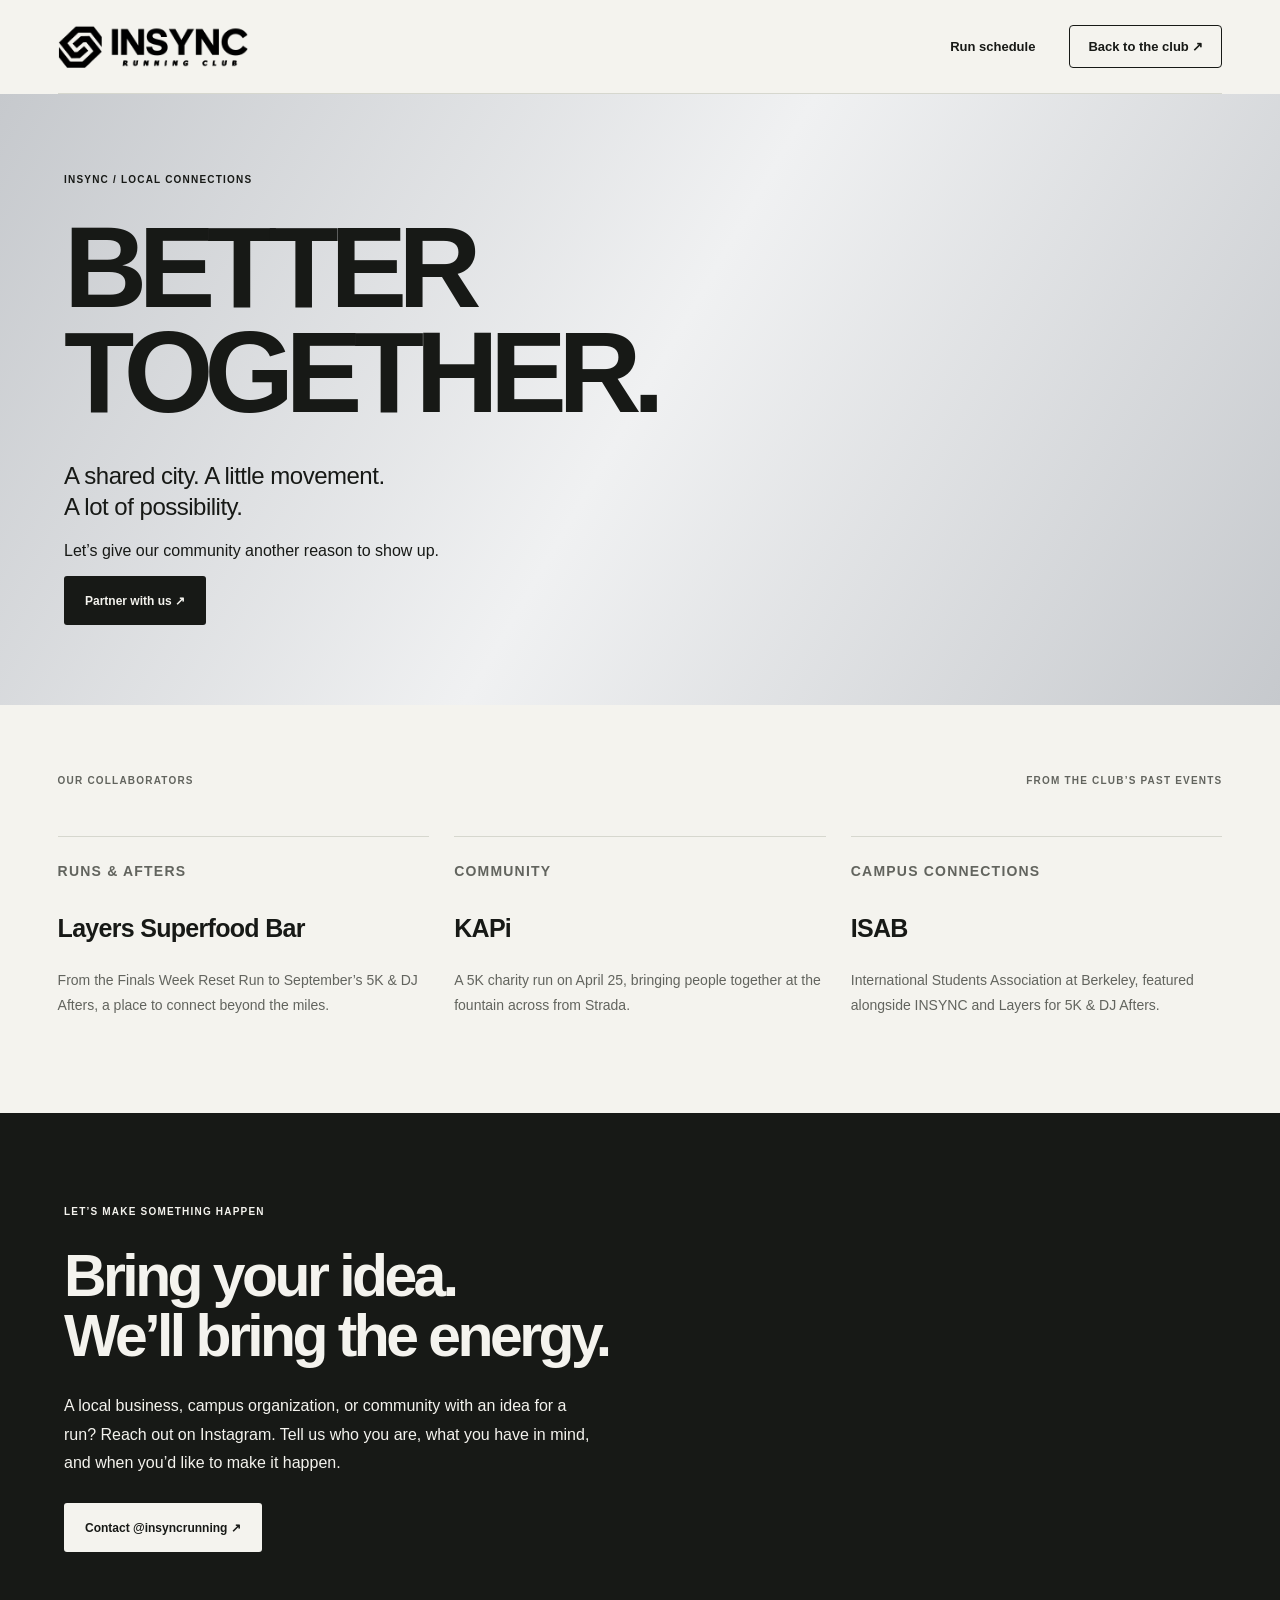
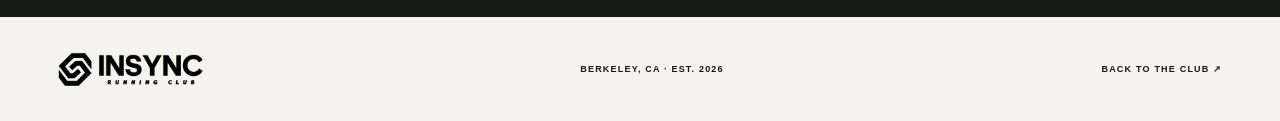
==== partners.html @ eb8af52b "Redesign INSYNC club website with event archive and partner page" ====
<!doctype html>
<html lang="en">
<head>
<meta charset="utf-8"><meta name="viewport" content="width=device-width, initial-scale=1">
<title>Partner with INSYNC Running Club</title>
<meta name="description" content="Find your stride. Find your people. INSYNC is a Berkeley running club for every pace. Explore upcoming runs and join the community.">
<meta name="theme-color" content="#f4f3ee"><meta property="og:title" content="INSYNC Running Club"><meta property="og:description" content="Run into someone new. A Berkeley running club for every pace."><meta property="og:image" content="https://tyakut.github.io/insync-website/assets/og.png"><meta property="og:type" content="website">
<link rel="icon" href="assets/favicon-32.png"><link rel="apple-touch-icon" href="assets/apple-touch-icon.png"><link rel="stylesheet" href="styles.css">
</head>
<body><a class="skip" href="#main">Skip to content</a><header class="header"><a class="brand" href="index.html" aria-label="INSYNC home"><img src="assets/logo-horizontal.png" alt="INSYNC Running Club" width="240" height="64"></a><nav aria-label="Main navigation"><a href="index.html#events">Run schedule</a><a class="nav-join" href="index.html">Back to the club ↗</a></nav></header><main id="main"><section class="partner-hero"><p class="eyebrow">INSYNC / LOCAL CONNECTIONS</p><h1>BETTER<br>TOGETHER.</h1><p class="lead">A shared city. A little movement.<br>A lot of possibility.</p><p>Let’s give our community another reason to show up.</p><a class="button dark" href="#partner-contact">Partner with us ↗</a></section><section class="section"><div class="section-label"><span>OUR COLLABORATORS</span><span>FROM THE CLUB’S PAST EVENTS</span></div><div class="partner-list"><article><p class="eyebrow">RUNS & AFTERS</p><h3>Layers Superfood Bar</h3><p>From the Finals Week Reset Run to September’s 5K & DJ Afters, a place to connect beyond the miles.</p></article><article><p class="eyebrow">COMMUNITY</p><h3>KAPi</h3><p>A 5K charity run on April 25, bringing people together at the fountain across from Strada.</p></article><article><p class="eyebrow">CAMPUS CONNECTIONS</p><h3>ISAB</h3><p>International Students Association at Berkeley, featured alongside INSYNC and Layers for 5K & DJ Afters.</p></article></div></section><section class="partner-contact" id="partner-contact"><p class="eyebrow">LET’S MAKE SOMETHING HAPPEN</p><h2>Bring your idea.<br>We’ll bring the energy.</h2><p>A local business, campus organization, or community with an idea for a run? Reach out on Instagram. Tell us who you are, what you have in mind, and when you’d like to make it happen.</p><a class="button light" href="https://www.instagram.com/insyncrunning" target="_blank" rel="noopener noreferrer">Contact @insyncrunning ↗</a></section></main><footer><a href="index.html"><img src="assets/logo-horizontal.png" alt="INSYNC Running Club" width="170" height="46"></a><span>BERKELEY, CA · EST. 2026</span><a href="index.html">BACK TO THE CLUB ↗</a></footer></body></html>
---- styles.css ----
:root{--paper:#f4f3ee;--ink:#171916;--muted:#62645e;--line:#d6d7ce;--accent:#d8dadd;--ease:cubic-bezier(.22,1,.36,1)}*{box-sizing:border-box}html{scroll-behavior:smooth;scroll-padding-top:100px}body{margin:0;background:var(--paper);color:var(--ink);font-family:Arial,Helvetica,sans-serif;-webkit-font-smoothing:antialiased}a{color:inherit;text-decoration:none}button{font:inherit;color:inherit;cursor:pointer}img{display:block;max-width:100%;height:auto}button,a,summary{-webkit-tap-highlight-color:transparent}a:focus-visible,button:focus-visible,summary:focus-visible,[tabindex]:focus-visible{outline:2px solid var(--ink);outline-offset:6px}::selection{background:var(--ink);color:var(--paper)}[hidden]{display:none!important}.skip{position:fixed;top:-80px;left:20px;z-index:100;background:var(--ink);color:white;padding:16px}.skip:focus{top:12px}.header{height:94px;margin:0 4.5%;display:flex;justify-content:space-between;align-items:center;border-bottom:1px solid var(--line)}.brand{width:190px}.brand img,footer img{mix-blend-mode:multiply}.header nav{display:flex;align-items:center;gap:34px;font-size:13px;font-weight:600}.header nav a{padding:12px 0}.header nav .nav-join{border:1px solid var(--ink);padding:13px 18px;border-radius:4px}.nav-join span{margin-left:25px}.hero{padding:48px 4.5% 0;display:grid;grid-template-columns:1.18fr 1fr;gap:35px}.eyebrow,.section-label,.panel-top,.panel-bottom,.hero-caption,.ticker,.poster-top,.poster-bottom,footer,.calendar-link{font-size:10px;font-weight:700;letter-spacing:1.2px}.eyebrow{display:flex;align-items:center;gap:9px;margin:0 0 30px}.dot{width:6px;height:6px;background:currentColor;border-radius:50%;display:inline-block}h1{font-size:clamp(70px,8.25vw,140px);letter-spacing:-.075em;line-height:.91;margin:0;font-weight:900}h1 .outline{-webkit-text-stroke:1.5px var(--ink);color:transparent}.title-arrow{display:inline-block;font-size:.8em;margin-left:.28em;font-weight:400}.hero-bottom{display:flex;flex-wrap:wrap;align-items:center;gap:20px;justify-content:space-between;margin-top:34px}.hero-bottom p,.join-bottom p{font-size:14px;line-height:1.65;margin:0}.button{min-height:49px;padding:17px 21px;display:inline-flex;align-items:center;justify-content:space-between;gap:32px;font-size:12px;font-weight:700;border-radius:3px;transition:transform .25s var(--ease),background .25s}.button:hover{transform:translateY(-3px)}.button.dark{background:var(--ink);color:var(--paper)}.button.dark:hover{background:#373b32}.button.light{background:var(--paper);color:var(--ink)}.run-panel{background:linear-gradient(125deg,#b4b7bc 0%,#eceef0 32%,#c8cbd0 57%,#f0f1f2 78%,#b9bcc1 100%);min-height:490px;position:relative;overflow:hidden;border-radius:3px;display:flex;flex-direction:column;justify-content:space-between}.panel-top,.panel-bottom{display:flex;justify-content:space-between;align-items:center;padding:25px;z-index:2;gap:12px;line-height:1.6}.panel-coordinate{text-align:right}.track{position:absolute;inset:0;overflow:hidden}.track i{position:absolute;width:145%;height:48%;border:1px solid #9fa4ab;transform:rotate(-28deg);border-radius:50%;left:-20%;top:58%}.track i:nth-child(2){width:170%;height:64%;left:-32%;top:50%}.track i:nth-child(3){width:195%;height:80%;left:-44%;top:42%}.track i:nth-child(4){width:220%;height:96%;left:-56%;top:34%}.hero-caption{grid-column:1/-1;display:flex;justify-content:space-between;padding:1px 0 30px;color:var(--muted)}.hero-caption a span{margin-left:30px}.ticker{background:var(--ink);color:var(--paper);display:flex;justify-content:space-around;align-items:center;gap:24px;padding:21px 4.5%;font-size:11px}.ticker b{font-size:24px;font-weight:400}.section{padding:70px 4.5% 80px}.section-label{display:flex;justify-content:space-between;color:var(--muted);margin-bottom:50px}.club-intro{display:grid;grid-template-columns:1.2fr 1fr;gap:80px}h2{font-size:clamp(38px,4.6vw,72px);letter-spacing:-.06em;line-height:1.03;margin:0;font-weight:700}.club-intro>div{max-width:440px}.lead{font-size:24px;line-height:1.3;letter-spacing:-.5px;margin:0 0 20px}.club-intro p:not(.lead),.values p,.questions p{font-size:14px;line-height:1.8;color:var(--muted)}.text-link{display:inline-flex;gap:30px;font-size:12px;font-weight:700;border-bottom:1px solid currentColor;padding:8px 0;transition:gap .25s}.text-link:hover{gap:38px}.values{display:grid;grid-template-columns:repeat(3,1fr);gap:38px;margin-top:65px}.values article{border-top:1px solid var(--line);padding-top:20px}.values article>span{font-size:10px;color:var(--muted)}.values h3{font-size:20px;letter-spacing:-.6px;margin:28px 0 12px}.values p{max-width:310px;margin:0}.events{background:#eaeae3}.events-heading{display:flex;justify-content:space-between;align-items:end;gap:30px;margin-bottom:35px}.tabs{display:flex;border-bottom:1px solid #c3c5ba;gap:25px}.tabs button{background:none;border:0;border-bottom:2px solid transparent;padding:15px 0;font-size:12px;color:var(--muted)}.tabs button[aria-selected=true]{border-color:var(--ink);color:var(--ink);font-weight:bold}.tabs span{font-size:9px;margin-left:9px}.event-card{display:grid;grid-template-columns:1fr 1.05fr;background:var(--paper);border:1px solid var(--line);border-radius:3px;overflow:hidden}.event-poster{background:var(--ink);color:var(--paper);padding:30px;display:flex;flex-direction:column;justify-content:space-between;min-height:495px}.poster-top{display:flex;justify-content:space-between;align-items:center;line-height:1.5}.poster-top img{filter:invert(1);mix-blend-mode:screen}.poster-title{font-size:clamp(48px,6.2vw,100px);font-weight:900;font-style:italic;line-height:.94;letter-spacing:-.065em;margin:55px 0}.poster-title span{color:var(--accent)}.poster-bottom{display:flex;justify-content:space-between;font-size:9px;gap:20px}.event-info{padding:38px 40px}.event-info .eyebrow{font-size:9px;margin-bottom:22px}.event-info h3{font-size:38px;letter-spacing:-1.8px;margin:0 0 15px}.event-description{color:var(--muted);font-size:14px;line-height:1.7}.event-info dl{margin:26px 0}.event-info dl>div{display:grid;grid-template-columns:80px 1fr;padding:12px 0;border-top:1px solid var(--line);gap:10px}.event-info dt{font-size:9px;letter-spacing:1px;padding-top:3px;color:var(--muted)}.event-info dd{margin:0;font-size:13px;line-height:1.6}.event-info dd span{color:var(--muted)}.event-actions{display:flex;align-items:center;gap:25px;flex-wrap:wrap}.calendar-link{display:inline-block;font-size:10px;margin-top:20px;letter-spacing:0;font-weight:400;padding:5px 0}.empty-state{padding:65px 25px;text-align:center;border:1px solid var(--line);background:var(--paper)}.empty-state h3{font-size:28px;letter-spacing:-1px}.empty-state p{font-size:14px;line-height:1.7;max-width:440px;margin:15px auto;color:var(--muted)}.archive-symbol{font-size:50px}.faq-grid{display:grid;grid-template-columns:1fr 1.1fr;gap:70px}details{border-top:1px solid var(--line)}details:last-child{border-bottom:1px solid var(--line)}summary{list-style:none;cursor:pointer;padding:23px 0;font-size:15px;display:flex;justify-content:space-between;gap:20px}summary::-webkit-details-marker{display:none}summary span{transition:transform .25s}details[open] summary span{transform:rotate(45deg)}.questions p{margin:0;padding:0 30px 24px 0}.questions p a{text-decoration:underline}.join{background:var(--ink);color:var(--paper);padding-top:55px;padding-bottom:55px}.join h2{font-size:clamp(70px,12.7vw,195px);line-height:.87;letter-spacing:-.07em;font-weight:900}.join h2>.outline{-webkit-text-stroke:1px var(--paper);color:transparent}.join h2>span:last-child{font-weight:400;font-size:.8em;margin-left:.3em}.join-bottom{display:flex;justify-content:space-between;align-items:end;margin-top:40px;gap:30px}.join a:focus-visible{outline-color:var(--paper)}footer{padding:35px 4.5%;display:flex;align-items:center;justify-content:space-between;gap:25px;font-size:9px}footer img{width:145px}a:hover{opacity:.85}.button:hover,.brand:hover{opacity:1}@media(min-width:1600px){.hero,.section,.header,footer{padding-left:max(4.5%,calc((100% - 1500px)/2));padding-right:max(4.5%,calc((100% - 1500px)/2))}.header{margin:0}.run-panel{min-height:570px}}@media(max-width:1000px){.hero{gap:25px;grid-template-columns:1.05fr 1fr}.hero-bottom{display:block}.hero-bottom .button{margin-top:18px}.run-panel{min-height:460px}.panel-top,.panel-bottom{padding:18px;font-size:8px}.events-heading{display:block}.tabs{width:max-content;margin-top:20px}.event-info{padding:30px 25px}.club-intro{gap:40px}.values{gap:22px}.values h3{font-size:18px}.poster-title{font-size:6.2vw}}@media(max-width:650px){html{scroll-padding-top:20px}.header{height:77px}.brand{width:140px}.header nav{gap:16px;font-size:11px}.header nav>a:first-child{display:none}.header nav .nav-join{padding:11px}.nav-join span{margin-left:8px}.hero{padding-top:32px;grid-template-columns:1fr;gap:27px}h1{font-size:clamp(48px,16.8vw,108px)}.eyebrow{font-size:9px;margin-bottom:24px}.hero-bottom{display:flex;margin-top:25px;gap:15px}.hero-bottom p{font-size:12px}.hero-bottom .button{margin-top:0;font-size:11px;gap:20px;padding:15px}.run-panel{min-height:390px}.panel-top,.panel-bottom{font-size:9px}.hero-caption{font-size:8px;gap:15px;padding-bottom:0}.ticker{margin-top:27px;gap:12px;font-size:8px;padding:15px 4.5%}.ticker span:last-of-type,.ticker b:last-child{display:none}.ticker b{font-size:20px}.section{padding:45px 5% 50px}.section-label{margin-bottom:30px;font-size:8px;gap:25px;line-height:1.7}.section-label span:last-child{text-align:right;max-width:135px}.club-intro,.faq-grid{grid-template-columns:1fr;gap:28px}h2{font-size:46px}.lead{font-size:22px}.values{grid-template-columns:1fr;margin-top:35px;gap:25px}.values article{display:grid;grid-template-columns:25px 1fr;gap:0 10px}.values article>span{padding-top:5px}.values h3{margin:0 0 10px;font-size:20px}.values p{grid-column:2;max-width:none}.event-card{grid-template-columns:1fr}.event-poster{min-height:335px;padding:25px}.poster-title{font-size:70px;margin:38px 0}.event-info{padding:30px 24px}.event-info h3{font-size:34px}.event-actions{gap:18px}.event-actions .text-link{font-size:11px}.events-heading h2{font-size:42px}.tabs{width:100%;justify-content:space-between}.join h2{font-size:18vw}.join-bottom{align-items:start;flex-direction:column;gap:25px}.join h2>span:last-child{margin-left:.13em}footer{flex-wrap:wrap;padding:25px 5%;font-size:8px}footer img{width:125px}footer>a:last-child{margin-left:auto}}@media(prefers-reduced-motion:reduce){html{scroll-behavior:auto}*,*::before,*::after{animation:none!important;transition:none!important}}
.menu-button{background:transparent;border:0;padding:12px 0;font-size:12px;font-weight:600}.menu-button span{margin-left:10px}.site-menu{position:absolute;z-index:20;right:4.5%;top:82px;width:min(440px,91%);background:var(--ink);color:var(--paper);padding:18px 30px;box-shadow:0 20px 50px #0002}.site-menu a{display:flex;justify-content:space-between;padding:20px 0;border-bottom:1px solid #41433f;font-size:20px;letter-spacing:-.5px}.site-menu a:last-child{border:0}.site-menu a span{font-size:10px;color:#bbb}.site-menu a:focus-visible{outline-color:white}.archive-grid{display:grid;grid-template-columns:1fr 1fr;gap:20px}.archive-card{background:var(--paper);padding:32px;border:1px solid var(--line)}.archive-card h3{font-size:30px;letter-spacing:-1px;margin:0 0 20px}.archive-card>p:not(.eyebrow){font-size:13px;line-height:1.8;color:var(--muted)}#past>.event-card{margin-top:24px}.route-grid{display:grid;grid-template-columns:1fr 1fr;gap:80px;align-items:center}.route-grid .lead{margin-top:28px}.route-grid p:not(.lead){font-size:14px;color:var(--muted);line-height:1.8;max-width:430px}.route-panel{position:relative;padding:32px;background:repeating-radial-gradient(ellipse at 100% 0,transparent 0 35px,#c7cace 36px 37px),#e6e7e8;border:1px solid #c7cace}.route-distance{font-size:120px;font-weight:900;letter-spacing:-10px;line-height:1}.route-distance span{font-size:28px;letter-spacing:-1px;margin-left:10px}.route-panel h3{font-size:24px;letter-spacing:-.7px;margin-bottom:5px}.route-panel small{display:block;margin-top:20px;font-size:10px;color:var(--muted)}.partner-strip{padding:55px 5%;border-top:1px solid var(--line)}.partner-strip>p{font-size:10px;letter-spacing:1px}.partner-strip h2{font-size:40px;margin:25px 0}.partner-hero{padding:80px 5%;background:linear-gradient(120deg,#c6c9cd,#f0f1f2,#c6c9cd)}.partner-hero h1{font-size:clamp(60px,9vw,130px);max-width:1000px}.partner-hero .lead{margin-top:35px;max-width:530px}.partner-list{display:grid;grid-template-columns:repeat(3,1fr);gap:25px}.partner-list article{border-top:1px solid var(--line);padding-top:22px}.partner-list h3{font-size:25px;letter-spacing:-.7px}.partner-list p{line-height:1.8;font-size:14px;color:var(--muted)}.partner-contact{background:var(--ink);color:var(--paper);padding:65px 5%}.partner-contact p{line-height:1.8;max-width:530px;margin:25px 0}.partner-contact a:focus-visible{outline-color:white}@media(max-width:650px){.header nav{gap:12px}.header nav>a[href="#events"]{display:none}.menu-button{font-size:11px}.site-menu{top:70px}.archive-grid,.route-grid,.partner-list{grid-template-columns:1fr}.archive-card{padding:25px}.archive-card h3{font-size:26px}.route-grid{gap:30px}.route-panel{padding:25px}.partner-hero{padding:55px 5%}.partner-hero h1{font-size:15vw}.partner-hero .lead{font-size:20px}}

.hero-emblem{position:absolute;inset:18% 12%;display:flex;flex-direction:column;align-items:center;justify-content:center;gap:28px}.hero-emblem img{width:clamp(150px,19vw,260px);mix-blend-mode:multiply}.hero-emblem span{font-size:11px;font-weight:700;letter-spacing:3px}@media(max-width:650px){.hero-emblem img{width:180px}.hero-emblem span{font-size:9px}}

@media(max-width:360px){.brand{width:115px;flex-shrink:0}.header nav{gap:10px}.header nav .nav-join{padding:10px 8px;white-space:nowrap;font-size:10px}.nav-join span{margin-left:4px}.menu-button{white-space:nowrap;font-size:10px}.menu-button span{margin-left:4px}.hero-caption{font-size:7px}.hero-caption a span{margin-left:8px}}
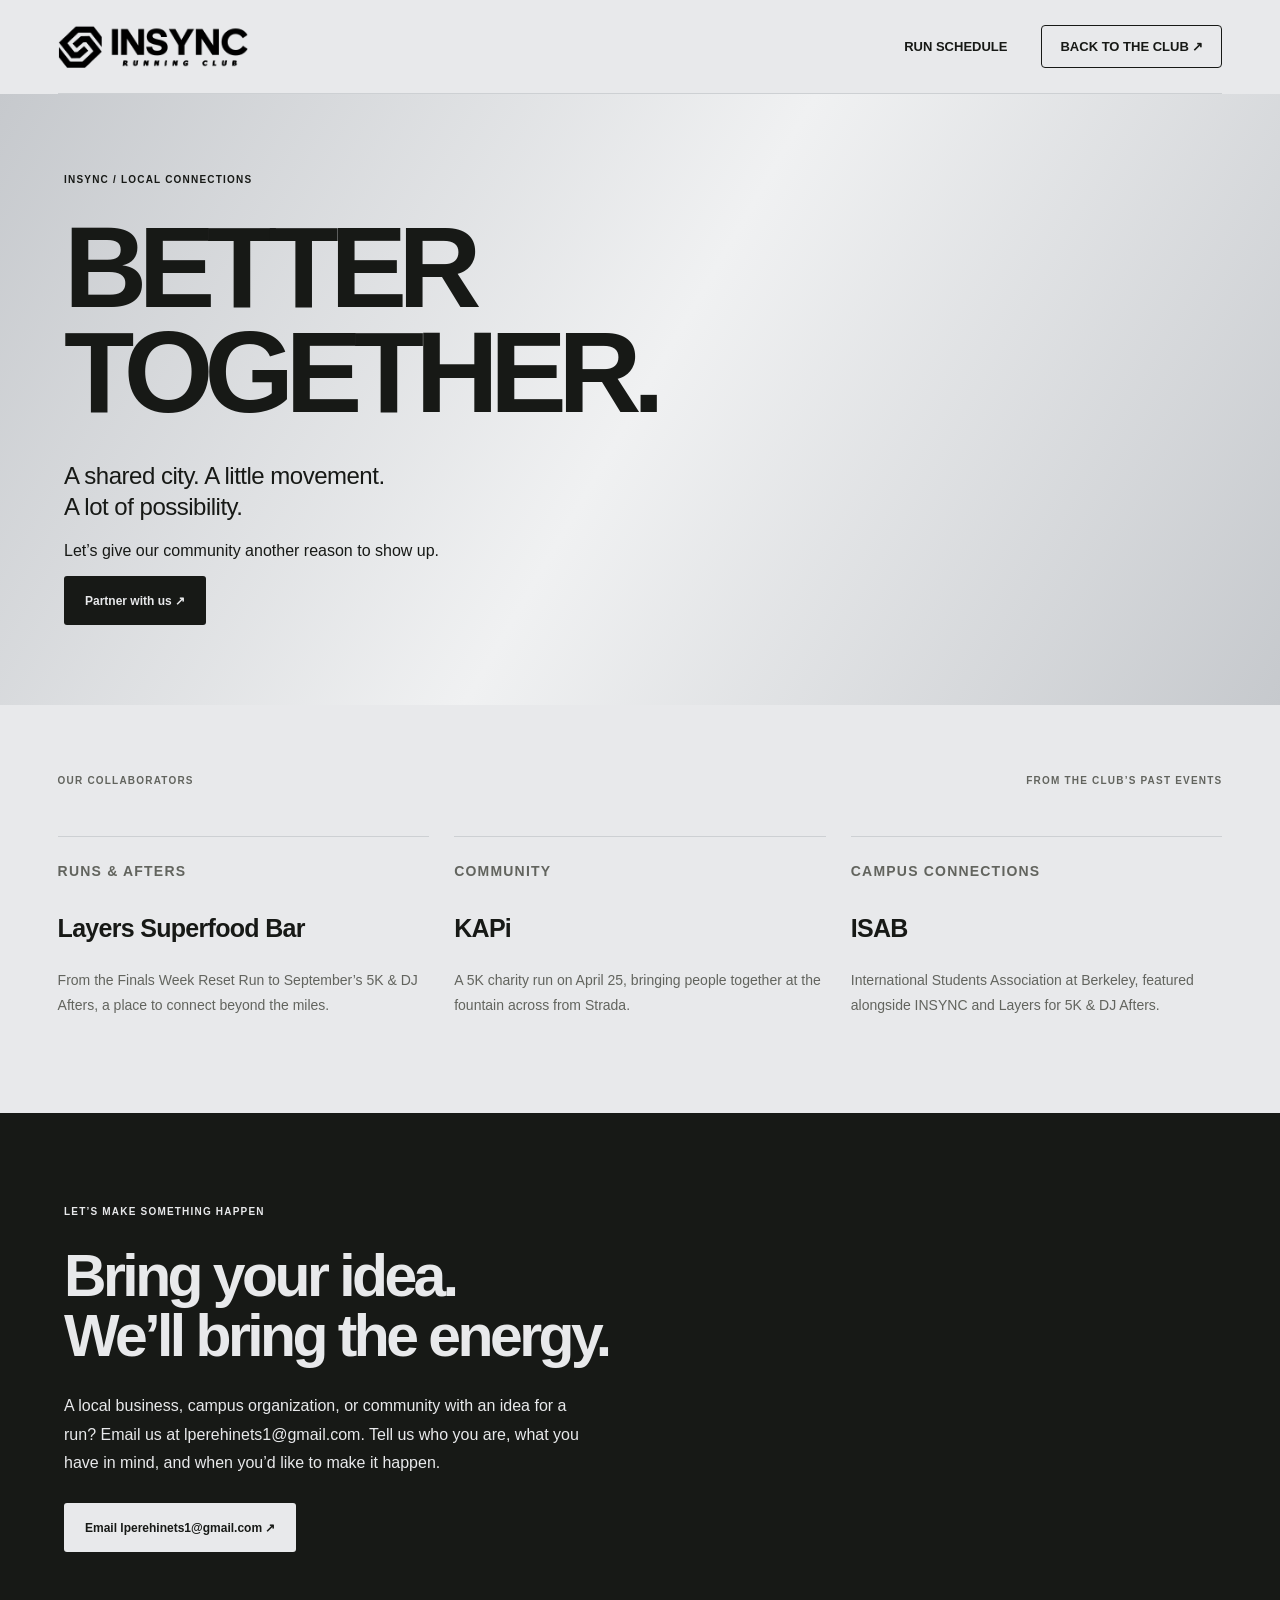
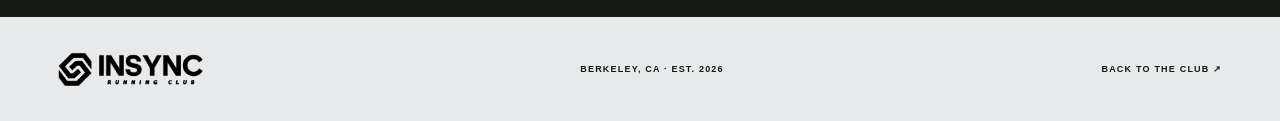
==== commit 96212b35: "Move jelly behind content, remove panel, and add partner email" ====
--- a/partners.html
+++ b/partners.html
@@ -5,6 +5,6 @@
 <title>Partner with INSYNC Running Club</title>
 <meta name="description" content="Find your stride. Find your people. INSYNC is a Berkeley running club for every pace. Explore upcoming runs and join the community.">
 <meta name="theme-color" content="#f4f3ee"><meta property="og:title" content="INSYNC Running Club"><meta property="og:description" content="Run into someone new. A Berkeley running club for every pace."><meta property="og:image" content="https://tyakut.github.io/insync-website/assets/og.png"><meta property="og:type" content="website">
-<link rel="icon" href="assets/favicon-32.png"><link rel="apple-touch-icon" href="assets/apple-touch-icon.png"><link rel="stylesheet" href="styles.css">
+<link rel="icon" href="assets/favicon-32.png"><link rel="apple-touch-icon" href="assets/apple-touch-icon.png"><link rel="stylesheet" href="styles.css?v=20260918-hero2">
 </head>
-<body><a class="skip" href="#main">Skip to content</a><header class="header"><a class="brand" href="index.html" aria-label="INSYNC home"><img src="assets/logo-horizontal.png" alt="INSYNC Running Club" width="240" height="64"></a><nav aria-label="Main navigation"><a href="index.html#events">Run schedule</a><a class="nav-join" href="index.html">Back to the club ↗</a></nav></header><main id="main"><section class="partner-hero"><p class="eyebrow">INSYNC / LOCAL CONNECTIONS</p><h1>BETTER<br>TOGETHER.</h1><p class="lead">A shared city. A little movement.<br>A lot of possibility.</p><p>Let’s give our community another reason to show up.</p><a class="button dark" href="#partner-contact">Partner with us ↗</a></section><section class="section"><div class="section-label"><span>OUR COLLABORATORS</span><span>FROM THE CLUB’S PAST EVENTS</span></div><div class="partner-list"><article><p class="eyebrow">RUNS & AFTERS</p><h3>Layers Superfood Bar</h3><p>From the Finals Week Reset Run to September’s 5K & DJ Afters, a place to connect beyond the miles.</p></article><article><p class="eyebrow">COMMUNITY</p><h3>KAPi</h3><p>A 5K charity run on April 25, bringing people together at the fountain across from Strada.</p></article><article><p class="eyebrow">CAMPUS CONNECTIONS</p><h3>ISAB</h3><p>International Students Association at Berkeley, featured alongside INSYNC and Layers for 5K & DJ Afters.</p></article></div></section><section class="partner-contact" id="partner-contact"><p class="eyebrow">LET’S MAKE SOMETHING HAPPEN</p><h2>Bring your idea.<br>We’ll bring the energy.</h2><p>A local business, campus organization, or community with an idea for a run? Reach out on Instagram. Tell us who you are, what you have in mind, and when you’d like to make it happen.</p><a class="button light" href="https://www.instagram.com/insyncrunning" target="_blank" rel="noopener noreferrer">Contact @insyncrunning ↗</a></section></main><footer><a href="index.html"><img src="assets/logo-horizontal.png" alt="INSYNC Running Club" width="170" height="46"></a><span>BERKELEY, CA · EST. 2026</span><a href="index.html">BACK TO THE CLUB ↗</a></footer></body></html>+<body><a class="skip" href="#main">Skip to content</a><header class="header"><a class="brand" href="index.html" aria-label="INSYNC home"><img src="assets/logo-horizontal.png" alt="INSYNC Running Club" width="240" height="64"></a><nav aria-label="Main navigation"><a href="index.html#events">RUN SCHEDULE</a><a class="nav-join" href="index.html">BACK TO THE CLUB ↗</a></nav></header><main id="main"><section class="partner-hero"><p class="eyebrow">INSYNC / LOCAL CONNECTIONS</p><h1>BETTER<br>TOGETHER.</h1><p class="lead">A shared city. A little movement.<br>A lot of possibility.</p><p>Let’s give our community another reason to show up.</p><a class="button dark" href="mailto:lperehinets1@gmail.com">Partner with us ↗</a></section><section class="section"><div class="section-label"><span>OUR COLLABORATORS</span><span>FROM THE CLUB’S PAST EVENTS</span></div><div class="partner-list"><article><p class="eyebrow">RUNS & AFTERS</p><h3>Layers Superfood Bar</h3><p>From the Finals Week Reset Run to September’s 5K & DJ Afters, a place to connect beyond the miles.</p></article><article><p class="eyebrow">COMMUNITY</p><h3>KAPi</h3><p>A 5K charity run on April 25, bringing people together at the fountain across from Strada.</p></article><article><p class="eyebrow">CAMPUS CONNECTIONS</p><h3>ISAB</h3><p>International Students Association at Berkeley, featured alongside INSYNC and Layers for 5K & DJ Afters.</p></article></div></section><section class="partner-contact" id="partner-contact"><p class="eyebrow">LET’S MAKE SOMETHING HAPPEN</p><h2>Bring your idea.<br>We’ll bring the energy.</h2><p>A local business, campus organization, or community with an idea for a run? Email us at lperehinets1@gmail.com. Tell us who you are, what you have in mind, and when you’d like to make it happen.</p><a class="button light" href="mailto:lperehinets1@gmail.com">Email lperehinets1@gmail.com ↗</a></section></main><footer><a href="index.html"><img src="assets/logo-horizontal.png" alt="INSYNC Running Club" width="170" height="46"></a><span>BERKELEY, CA · EST. 2026</span><a href="index.html">BACK TO THE CLUB ↗</a></footer></body></html>
--- a/styles.css
+++ b/styles.css
@@ -1,6 +1,59 @@
-:root{--paper:#f4f3ee;--ink:#171916;--muted:#62645e;--line:#d6d7ce;--accent:#d8dadd;--ease:cubic-bezier(.22,1,.36,1)}*{box-sizing:border-box}html{scroll-behavior:smooth;scroll-padding-top:100px}body{margin:0;background:var(--paper);color:var(--ink);font-family:Arial,Helvetica,sans-serif;-webkit-font-smoothing:antialiased}a{color:inherit;text-decoration:none}button{font:inherit;color:inherit;cursor:pointer}img{display:block;max-width:100%;height:auto}button,a,summary{-webkit-tap-highlight-color:transparent}a:focus-visible,button:focus-visible,summary:focus-visible,[tabindex]:focus-visible{outline:2px solid var(--ink);outline-offset:6px}::selection{background:var(--ink);color:var(--paper)}[hidden]{display:none!important}.skip{position:fixed;top:-80px;left:20px;z-index:100;background:var(--ink);color:white;padding:16px}.skip:focus{top:12px}.header{height:94px;margin:0 4.5%;display:flex;justify-content:space-between;align-items:center;border-bottom:1px solid var(--line)}.brand{width:190px}.brand img,footer img{mix-blend-mode:multiply}.header nav{display:flex;align-items:center;gap:34px;font-size:13px;font-weight:600}.header nav a{padding:12px 0}.header nav .nav-join{border:1px solid var(--ink);padding:13px 18px;border-radius:4px}.nav-join span{margin-left:25px}.hero{padding:48px 4.5% 0;display:grid;grid-template-columns:1.18fr 1fr;gap:35px}.eyebrow,.section-label,.panel-top,.panel-bottom,.hero-caption,.ticker,.poster-top,.poster-bottom,footer,.calendar-link{font-size:10px;font-weight:700;letter-spacing:1.2px}.eyebrow{display:flex;align-items:center;gap:9px;margin:0 0 30px}.dot{width:6px;height:6px;background:currentColor;border-radius:50%;display:inline-block}h1{font-size:clamp(70px,8.25vw,140px);letter-spacing:-.075em;line-height:.91;margin:0;font-weight:900}h1 .outline{-webkit-text-stroke:1.5px var(--ink);color:transparent}.title-arrow{display:inline-block;font-size:.8em;margin-left:.28em;font-weight:400}.hero-bottom{display:flex;flex-wrap:wrap;align-items:center;gap:20px;justify-content:space-between;margin-top:34px}.hero-bottom p,.join-bottom p{font-size:14px;line-height:1.65;margin:0}.button{min-height:49px;padding:17px 21px;display:inline-flex;align-items:center;justify-content:space-between;gap:32px;font-size:12px;font-weight:700;border-radius:3px;transition:transform .25s var(--ease),background .25s}.button:hover{transform:translateY(-3px)}.button.dark{background:var(--ink);color:var(--paper)}.button.dark:hover{background:#373b32}.button.light{background:var(--paper);color:var(--ink)}.run-panel{background:linear-gradient(125deg,#b4b7bc 0%,#eceef0 32%,#c8cbd0 57%,#f0f1f2 78%,#b9bcc1 100%);min-height:490px;position:relative;overflow:hidden;border-radius:3px;display:flex;flex-direction:column;justify-content:space-between}.panel-top,.panel-bottom{display:flex;justify-content:space-between;align-items:center;padding:25px;z-index:2;gap:12px;line-height:1.6}.panel-coordinate{text-align:right}.track{position:absolute;inset:0;overflow:hidden}.track i{position:absolute;width:145%;height:48%;border:1px solid #9fa4ab;transform:rotate(-28deg);border-radius:50%;left:-20%;top:58%}.track i:nth-child(2){width:170%;height:64%;left:-32%;top:50%}.track i:nth-child(3){width:195%;height:80%;left:-44%;top:42%}.track i:nth-child(4){width:220%;height:96%;left:-56%;top:34%}.hero-caption{grid-column:1/-1;display:flex;justify-content:space-between;padding:1px 0 30px;color:var(--muted)}.hero-caption a span{margin-left:30px}.ticker{background:var(--ink);color:var(--paper);display:flex;justify-content:space-around;align-items:center;gap:24px;padding:21px 4.5%;font-size:11px}.ticker b{font-size:24px;font-weight:400}.section{padding:70px 4.5% 80px}.section-label{display:flex;justify-content:space-between;color:var(--muted);margin-bottom:50px}.club-intro{display:grid;grid-template-columns:1.2fr 1fr;gap:80px}h2{font-size:clamp(38px,4.6vw,72px);letter-spacing:-.06em;line-height:1.03;margin:0;font-weight:700}.club-intro>div{max-width:440px}.lead{font-size:24px;line-height:1.3;letter-spacing:-.5px;margin:0 0 20px}.club-intro p:not(.lead),.values p,.questions p{font-size:14px;line-height:1.8;color:var(--muted)}.text-link{display:inline-flex;gap:30px;font-size:12px;font-weight:700;border-bottom:1px solid currentColor;padding:8px 0;transition:gap .25s}.text-link:hover{gap:38px}.values{display:grid;grid-template-columns:repeat(3,1fr);gap:38px;margin-top:65px}.values article{border-top:1px solid var(--line);padding-top:20px}.values article>span{font-size:10px;color:var(--muted)}.values h3{font-size:20px;letter-spacing:-.6px;margin:28px 0 12px}.values p{max-width:310px;margin:0}.events{background:#eaeae3}.events-heading{display:flex;justify-content:space-between;align-items:end;gap:30px;margin-bottom:35px}.tabs{display:flex;border-bottom:1px solid #c3c5ba;gap:25px}.tabs button{background:none;border:0;border-bottom:2px solid transparent;padding:15px 0;font-size:12px;color:var(--muted)}.tabs button[aria-selected=true]{border-color:var(--ink);color:var(--ink);font-weight:bold}.tabs span{font-size:9px;margin-left:9px}.event-card{display:grid;grid-template-columns:1fr 1.05fr;background:var(--paper);border:1px solid var(--line);border-radius:3px;overflow:hidden}.event-poster{background:var(--ink);color:var(--paper);padding:30px;display:flex;flex-direction:column;justify-content:space-between;min-height:495px}.poster-top{display:flex;justify-content:space-between;align-items:center;line-height:1.5}.poster-top img{filter:invert(1);mix-blend-mode:screen}.poster-title{font-size:clamp(48px,6.2vw,100px);font-weight:900;font-style:italic;line-height:.94;letter-spacing:-.065em;margin:55px 0}.poster-title span{color:var(--accent)}.poster-bottom{display:flex;justify-content:space-between;font-size:9px;gap:20px}.event-info{padding:38px 40px}.event-info .eyebrow{font-size:9px;margin-bottom:22px}.event-info h3{font-size:38px;letter-spacing:-1.8px;margin:0 0 15px}.event-description{color:var(--muted);font-size:14px;line-height:1.7}.event-info dl{margin:26px 0}.event-info dl>div{display:grid;grid-template-columns:80px 1fr;padding:12px 0;border-top:1px solid var(--line);gap:10px}.event-info dt{font-size:9px;letter-spacing:1px;padding-top:3px;color:var(--muted)}.event-info dd{margin:0;font-size:13px;line-height:1.6}.event-info dd span{color:var(--muted)}.event-actions{display:flex;align-items:center;gap:25px;flex-wrap:wrap}.calendar-link{display:inline-block;font-size:10px;margin-top:20px;letter-spacing:0;font-weight:400;padding:5px 0}.empty-state{padding:65px 25px;text-align:center;border:1px solid var(--line);background:var(--paper)}.empty-state h3{font-size:28px;letter-spacing:-1px}.empty-state p{font-size:14px;line-height:1.7;max-width:440px;margin:15px auto;color:var(--muted)}.archive-symbol{font-size:50px}.faq-grid{display:grid;grid-template-columns:1fr 1.1fr;gap:70px}details{border-top:1px solid var(--line)}details:last-child{border-bottom:1px solid var(--line)}summary{list-style:none;cursor:pointer;padding:23px 0;font-size:15px;display:flex;justify-content:space-between;gap:20px}summary::-webkit-details-marker{display:none}summary span{transition:transform .25s}details[open] summary span{transform:rotate(45deg)}.questions p{margin:0;padding:0 30px 24px 0}.questions p a{text-decoration:underline}.join{background:var(--ink);color:var(--paper);padding-top:55px;padding-bottom:55px}.join h2{font-size:clamp(70px,12.7vw,195px);line-height:.87;letter-spacing:-.07em;font-weight:900}.join h2>.outline{-webkit-text-stroke:1px var(--paper);color:transparent}.join h2>span:last-child{font-weight:400;font-size:.8em;margin-left:.3em}.join-bottom{display:flex;justify-content:space-between;align-items:end;margin-top:40px;gap:30px}.join a:focus-visible{outline-color:var(--paper)}footer{padding:35px 4.5%;display:flex;align-items:center;justify-content:space-between;gap:25px;font-size:9px}footer img{width:145px}a:hover{opacity:.85}.button:hover,.brand:hover{opacity:1}@media(min-width:1600px){.hero,.section,.header,footer{padding-left:max(4.5%,calc((100% - 1500px)/2));padding-right:max(4.5%,calc((100% - 1500px)/2))}.header{margin:0}.run-panel{min-height:570px}}@media(max-width:1000px){.hero{gap:25px;grid-template-columns:1.05fr 1fr}.hero-bottom{display:block}.hero-bottom .button{margin-top:18px}.run-panel{min-height:460px}.panel-top,.panel-bottom{padding:18px;font-size:8px}.events-heading{display:block}.tabs{width:max-content;margin-top:20px}.event-info{padding:30px 25px}.club-intro{gap:40px}.values{gap:22px}.values h3{font-size:18px}.poster-title{font-size:6.2vw}}@media(max-width:650px){html{scroll-padding-top:20px}.header{height:77px}.brand{width:140px}.header nav{gap:16px;font-size:11px}.header nav>a:first-child{display:none}.header nav .nav-join{padding:11px}.nav-join span{margin-left:8px}.hero{padding-top:32px;grid-template-columns:1fr;gap:27px}h1{font-size:clamp(48px,16.8vw,108px)}.eyebrow{font-size:9px;margin-bottom:24px}.hero-bottom{display:flex;margin-top:25px;gap:15px}.hero-bottom p{font-size:12px}.hero-bottom .button{margin-top:0;font-size:11px;gap:20px;padding:15px}.run-panel{min-height:390px}.panel-top,.panel-bottom{font-size:9px}.hero-caption{font-size:8px;gap:15px;padding-bottom:0}.ticker{margin-top:27px;gap:12px;font-size:8px;padding:15px 4.5%}.ticker span:last-of-type,.ticker b:last-child{display:none}.ticker b{font-size:20px}.section{padding:45px 5% 50px}.section-label{margin-bottom:30px;font-size:8px;gap:25px;line-height:1.7}.section-label span:last-child{text-align:right;max-width:135px}.club-intro,.faq-grid{grid-template-columns:1fr;gap:28px}h2{font-size:46px}.lead{font-size:22px}.values{grid-template-columns:1fr;margin-top:35px;gap:25px}.values article{display:grid;grid-template-columns:25px 1fr;gap:0 10px}.values article>span{padding-top:5px}.values h3{margin:0 0 10px;font-size:20px}.values p{grid-column:2;max-width:none}.event-card{grid-template-columns:1fr}.event-poster{min-height:335px;padding:25px}.poster-title{font-size:70px;margin:38px 0}.event-info{padding:30px 24px}.event-info h3{font-size:34px}.event-actions{gap:18px}.event-actions .text-link{font-size:11px}.events-heading h2{font-size:42px}.tabs{width:100%;justify-content:space-between}.join h2{font-size:18vw}.join-bottom{align-items:start;flex-direction:column;gap:25px}.join h2>span:last-child{margin-left:.13em}footer{flex-wrap:wrap;padding:25px 5%;font-size:8px}footer img{width:125px}footer>a:last-child{margin-left:auto}}@media(prefers-reduced-motion:reduce){html{scroll-behavior:auto}*,*::before,*::after{animation:none!important;transition:none!important}}
+:root{--paper:#e8e9eb;--ink:#171916;--muted:#62645e;--line:#cdd0d3;--accent:#d8dadd;--ease:cubic-bezier(.22,1,.36,1)}*{box-sizing:border-box}html{scroll-behavior:smooth;scroll-padding-top:100px}body{margin:0;background:var(--paper);color:var(--ink);font-family:Arial,Helvetica,sans-serif;-webkit-font-smoothing:antialiased}a{color:inherit;text-decoration:none}button{font:inherit;color:inherit;cursor:pointer}img{display:block;max-width:100%;height:auto}button,a,summary{-webkit-tap-highlight-color:transparent}a:focus-visible,button:focus-visible,summary:focus-visible,[tabindex]:focus-visible{outline:2px solid var(--ink);outline-offset:6px}::selection{background:var(--ink);color:var(--paper)}[hidden]{display:none!important}.skip{position:fixed;top:-80px;left:20px;z-index:100;background:var(--ink);color:white;padding:16px}.skip:focus{top:12px}.header{height:94px;margin:0 4.5%;display:flex;justify-content:space-between;align-items:center;border-bottom:1px solid var(--line)}.brand{width:190px}.brand img,footer img{mix-blend-mode:multiply}.header nav{display:flex;align-items:center;gap:34px;font-size:13px;font-weight:600}.header nav a{padding:12px 0}.header nav .nav-join{border:1px solid var(--ink);padding:13px 18px;border-radius:4px}.nav-join span{margin-left:25px}.hero{padding:48px 4.5% 0;display:grid;grid-template-columns:1.18fr 1fr;gap:35px}.eyebrow,.section-label,.panel-top,.panel-bottom,.hero-caption,.ticker,.poster-top,.poster-bottom,footer,.calendar-link{font-size:10px;font-weight:700;letter-spacing:1.2px}.eyebrow{display:flex;align-items:center;gap:9px;margin:0 0 30px}.dot{width:6px;height:6px;background:currentColor;border-radius:50%;display:inline-block}h1{font-size:clamp(70px,8.25vw,140px);letter-spacing:-.075em;line-height:.91;margin:0;font-weight:900}h1 .outline{-webkit-text-stroke:1.5px var(--ink);color:transparent}.title-arrow{display:inline-block;font-size:.8em;margin-left:.28em;font-weight:400}.hero-bottom{display:flex;flex-wrap:wrap;align-items:center;gap:20px;justify-content:space-between;margin-top:34px}.hero-bottom p,.join-bottom p{font-size:14px;line-height:1.65;margin:0}.button{min-height:49px;padding:17px 21px;display:inline-flex;align-items:center;justify-content:space-between;gap:32px;font-size:12px;font-weight:700;border-radius:3px;transition:transform .25s var(--ease),background .25s}.button:hover{transform:translateY(-3px)}.button.dark{background:var(--ink);color:var(--paper)}.button.dark:hover{background:#373b32}.button.light{background:var(--paper);color:var(--ink)}.run-panel{background:linear-gradient(125deg,#b4b7bc 0%,#eceef0 32%,#c8cbd0 57%,#f0f1f2 78%,#b9bcc1 100%);min-height:490px;position:relative;overflow:hidden;border-radius:3px;display:flex;flex-direction:column;justify-content:space-between}.panel-top,.panel-bottom{display:flex;justify-content:space-between;align-items:center;padding:25px;z-index:2;gap:12px;line-height:1.6}.panel-coordinate{text-align:right}.track{position:absolute;inset:0;overflow:hidden}.track i{position:absolute;width:145%;height:48%;border:1px solid #9fa4ab;transform:rotate(-28deg);border-radius:50%;left:-20%;top:58%}.track i:nth-child(2){width:170%;height:64%;left:-32%;top:50%}.track i:nth-child(3){width:195%;height:80%;left:-44%;top:42%}.track i:nth-child(4){width:220%;height:96%;left:-56%;top:34%}.hero-caption{grid-column:1/-1;display:flex;justify-content:space-between;padding:1px 0 30px;color:var(--muted)}.hero-caption a span{margin-left:30px}.ticker{background:var(--ink);color:var(--paper);display:flex;justify-content:space-around;align-items:center;gap:24px;padding:21px 4.5%;font-size:11px}.ticker b{font-size:24px;font-weight:400}.section{padding:70px 4.5% 80px}.section-label{display:flex;justify-content:space-between;color:var(--muted);margin-bottom:50px}.club-intro{display:grid;grid-template-columns:1.2fr 1fr;gap:80px}h2{font-size:clamp(38px,4.6vw,72px);letter-spacing:-.06em;line-height:1.03;margin:0;font-weight:700}.club-intro>div{max-width:440px}.lead{font-size:24px;line-height:1.3;letter-spacing:-.5px;margin:0 0 20px}.club-intro p:not(.lead),.values p,.questions p{font-size:14px;line-height:1.8;color:var(--muted)}.text-link{display:inline-flex;gap:30px;font-size:12px;font-weight:700;border-bottom:1px solid currentColor;padding:8px 0;transition:gap .25s}.text-link:hover{gap:38px}.values{display:grid;grid-template-columns:repeat(3,1fr);gap:38px;margin-top:65px}.values article{border-top:1px solid var(--line);padding-top:20px}.values article>span{font-size:10px;color:var(--muted)}.values h3{font-size:20px;letter-spacing:-.6px;margin:28px 0 12px}.values p{max-width:310px;margin:0}.events{background:#dfe1e4}.events-heading{display:flex;justify-content:space-between;align-items:end;gap:30px;margin-bottom:35px}.tabs{display:flex;border-bottom:1px solid #c3c5ba;gap:25px}.tabs button{background:none;border:0;border-bottom:2px solid transparent;padding:15px 0;font-size:12px;color:var(--muted)}.tabs button[aria-selected=true]{border-color:var(--ink);color:var(--ink);font-weight:bold}.tabs span{font-size:9px;margin-left:9px}.event-card{display:grid;grid-template-columns:1fr 1.05fr;background:var(--paper);border:1px solid var(--line);border-radius:3px;overflow:hidden}.event-poster{background:var(--ink);color:var(--paper);padding:30px;display:flex;flex-direction:column;justify-content:space-between;min-height:495px}.poster-top{display:flex;justify-content:space-between;align-items:center;line-height:1.5}.poster-top img{filter:invert(1);mix-blend-mode:screen}.poster-title{font-size:clamp(48px,6.2vw,100px);font-weight:900;font-style:italic;line-height:.94;letter-spacing:-.065em;margin:55px 0}.poster-title span{color:var(--accent)}.poster-bottom{display:flex;justify-content:space-between;font-size:9px;gap:20px}.event-info{padding:38px 40px}.event-info .eyebrow{font-size:9px;margin-bottom:22px}.event-info h3{font-size:38px;letter-spacing:-1.8px;margin:0 0 15px}.event-description{color:var(--muted);font-size:14px;line-height:1.7}.event-info dl{margin:26px 0}.event-info dl>div{display:grid;grid-template-columns:80px 1fr;padding:12px 0;border-top:1px solid var(--line);gap:10px}.event-info dt{font-size:9px;letter-spacing:1px;padding-top:3px;color:var(--muted)}.event-info dd{margin:0;font-size:13px;line-height:1.6}.event-info dd span{color:var(--muted)}.event-actions{display:flex;align-items:center;gap:25px;flex-wrap:wrap}.calendar-link{display:inline-block;font-size:10px;margin-top:20px;letter-spacing:0;font-weight:400;padding:5px 0}.empty-state{padding:65px 25px;text-align:center;border:1px solid var(--line);background:var(--paper)}.empty-state h3{font-size:28px;letter-spacing:-1px}.empty-state p{font-size:14px;line-height:1.7;max-width:440px;margin:15px auto;color:var(--muted)}.archive-symbol{font-size:50px}.faq-grid{display:grid;grid-template-columns:1fr 1.1fr;gap:70px}details{border-top:1px solid var(--line)}details:last-child{border-bottom:1px solid var(--line)}summary{list-style:none;cursor:pointer;padding:23px 0;font-size:15px;display:flex;justify-content:space-between;gap:20px}summary::-webkit-details-marker{display:none}summary span{transition:transform .25s}details[open] summary span{transform:rotate(45deg)}.questions p{margin:0;padding:0 30px 24px 0}.questions p a{text-decoration:underline}.join{background:var(--ink);color:var(--paper);padding-top:55px;padding-bottom:55px}.join h2{font-size:clamp(70px,12.7vw,195px);line-height:.87;letter-spacing:-.07em;font-weight:900}.join h2>.outline{-webkit-text-stroke:1px var(--paper);color:transparent}.join h2>span:last-child{font-weight:400;font-size:.8em;margin-left:.3em}.join-bottom{display:flex;justify-content:space-between;align-items:end;margin-top:40px;gap:30px}.join a:focus-visible{outline-color:var(--paper)}footer{padding:35px 4.5%;display:flex;align-items:center;justify-content:space-between;gap:25px;font-size:9px}footer img{width:145px}a:hover{opacity:.85}.button:hover,.brand:hover{opacity:1}@media(min-width:1600px){.hero,.section,.header,footer{padding-left:max(4.5%,calc((100% - 1500px)/2));padding-right:max(4.5%,calc((100% - 1500px)/2))}.header{margin:0}.run-panel{min-height:570px}}@media(max-width:1000px){.hero{gap:25px;grid-template-columns:1.05fr 1fr}.hero-bottom{display:block}.hero-bottom .button{margin-top:18px}.run-panel{min-height:460px}.panel-top,.panel-bottom{padding:18px;font-size:8px}.events-heading{display:block}.tabs{width:max-content;margin-top:20px}.event-info{padding:30px 25px}.club-intro{gap:40px}.values{gap:22px}.values h3{font-size:18px}.poster-title{font-size:6.2vw}}@media(max-width:650px){html{scroll-padding-top:20px}.header{height:77px}.brand{width:140px}.header nav{gap:16px;font-size:11px}.header nav>a:first-child{display:none}.header nav .nav-join{padding:11px}.nav-join span{margin-left:8px}.hero{padding-top:32px;grid-template-columns:1fr;gap:27px}h1{font-size:clamp(48px,16.8vw,108px)}.eyebrow{font-size:9px;margin-bottom:24px}.hero-bottom{display:flex;margin-top:25px;gap:15px}.hero-bottom p{font-size:12px}.hero-bottom .button{margin-top:0;font-size:11px;gap:20px;padding:15px}.run-panel{min-height:390px}.panel-top,.panel-bottom{font-size:9px}.hero-caption{font-size:8px;gap:15px;padding-bottom:0}.ticker{margin-top:27px;gap:12px;font-size:8px;padding:15px 4.5%}.ticker span:last-of-type,.ticker b:last-child{display:none}.ticker b{font-size:20px}.section{padding:45px 5% 50px}.section-label{margin-bottom:30px;font-size:8px;gap:25px;line-height:1.7}.section-label span:last-child{text-align:right;max-width:135px}.club-intro,.faq-grid{grid-template-columns:1fr;gap:28px}h2{font-size:46px}.lead{font-size:22px}.values{grid-template-columns:1fr;margin-top:35px;gap:25px}.values article{display:grid;grid-template-columns:25px 1fr;gap:0 10px}.values article>span{padding-top:5px}.values h3{margin:0 0 10px;font-size:20px}.values p{grid-column:2;max-width:none}.event-card{grid-template-columns:1fr}.event-poster{min-height:335px;padding:25px}.poster-title{font-size:70px;margin:38px 0}.event-info{padding:30px 24px}.event-info h3{font-size:34px}.event-actions{gap:18px}.event-actions .text-link{font-size:11px}.events-heading h2{font-size:42px}.tabs{width:100%;justify-content:space-between}.join h2{font-size:18vw}.join-bottom{align-items:start;flex-direction:column;gap:25px}.join h2>span:last-child{margin-left:.13em}footer{flex-wrap:wrap;padding:25px 5%;font-size:8px}footer img{width:125px}footer>a:last-child{margin-left:auto}}@media(prefers-reduced-motion:reduce){html{scroll-behavior:auto}*,*::before,*::after{animation:none!important;transition:none!important}}
 .menu-button{background:transparent;border:0;padding:12px 0;font-size:12px;font-weight:600}.menu-button span{margin-left:10px}.site-menu{position:absolute;z-index:20;right:4.5%;top:82px;width:min(440px,91%);background:var(--ink);color:var(--paper);padding:18px 30px;box-shadow:0 20px 50px #0002}.site-menu a{display:flex;justify-content:space-between;padding:20px 0;border-bottom:1px solid #41433f;font-size:20px;letter-spacing:-.5px}.site-menu a:last-child{border:0}.site-menu a span{font-size:10px;color:#bbb}.site-menu a:focus-visible{outline-color:white}.archive-grid{display:grid;grid-template-columns:1fr 1fr;gap:20px}.archive-card{background:var(--paper);padding:32px;border:1px solid var(--line)}.archive-card h3{font-size:30px;letter-spacing:-1px;margin:0 0 20px}.archive-card>p:not(.eyebrow){font-size:13px;line-height:1.8;color:var(--muted)}#past>.event-card{margin-top:24px}.route-grid{display:grid;grid-template-columns:1fr 1fr;gap:80px;align-items:center}.route-grid .lead{margin-top:28px}.route-grid p:not(.lead){font-size:14px;color:var(--muted);line-height:1.8;max-width:430px}.route-panel{position:relative;padding:32px;background:repeating-radial-gradient(ellipse at 100% 0,transparent 0 35px,#c7cace 36px 37px),#e6e7e8;border:1px solid #c7cace}.route-distance{font-size:120px;font-weight:900;letter-spacing:-10px;line-height:1}.route-distance span{font-size:28px;letter-spacing:-1px;margin-left:10px}.route-panel h3{font-size:24px;letter-spacing:-.7px;margin-bottom:5px}.route-panel small{display:block;margin-top:20px;font-size:10px;color:var(--muted)}.partner-strip{padding:55px 5%;border-top:1px solid var(--line)}.partner-strip>p{font-size:10px;letter-spacing:1px}.partner-strip h2{font-size:40px;margin:25px 0}.partner-hero{padding:80px 5%;background:linear-gradient(120deg,#c6c9cd,#f0f1f2,#c6c9cd)}.partner-hero h1{font-size:clamp(60px,9vw,130px);max-width:1000px}.partner-hero .lead{margin-top:35px;max-width:530px}.partner-list{display:grid;grid-template-columns:repeat(3,1fr);gap:25px}.partner-list article{border-top:1px solid var(--line);padding-top:22px}.partner-list h3{font-size:25px;letter-spacing:-.7px}.partner-list p{line-height:1.8;font-size:14px;color:var(--muted)}.partner-contact{background:var(--ink);color:var(--paper);padding:65px 5%}.partner-contact p{line-height:1.8;max-width:530px;margin:25px 0}.partner-contact a:focus-visible{outline-color:white}@media(max-width:650px){.header nav{gap:12px}.header nav>a[href="#events"]{display:none}.menu-button{font-size:11px}.site-menu{top:70px}.archive-grid,.route-grid,.partner-list{grid-template-columns:1fr}.archive-card{padding:25px}.archive-card h3{font-size:26px}.route-grid{gap:30px}.route-panel{padding:25px}.partner-hero{padding:55px 5%}.partner-hero h1{font-size:15vw}.partner-hero .lead{font-size:20px}}
 
 .hero-emblem{position:absolute;inset:18% 12%;display:flex;flex-direction:column;align-items:center;justify-content:center;gap:28px}.hero-emblem img{width:clamp(150px,19vw,260px);mix-blend-mode:multiply}.hero-emblem span{font-size:11px;font-weight:700;letter-spacing:3px}@media(max-width:650px){.hero-emblem img{width:180px}.hero-emblem span{font-size:9px}}
 
 @media(max-width:360px){.brand{width:115px;flex-shrink:0}.header nav{gap:10px}.header nav .nav-join{padding:10px 8px;white-space:nowrap;font-size:10px}.nav-join span{margin-left:4px}.menu-button{white-space:nowrap;font-size:10px}.menu-button span{margin-left:4px}.hero-caption{font-size:7px}.hero-caption a span{margin-left:8px}}
+
+/* The logo has its own contained playground; the rest of the page scrolls normally. */
+.header{gap:clamp(35px,6vw,100px)}
+.header .main-nav{flex:1;justify-content:space-between;gap:20px}
+.header .main-nav .menu-button{display:none}
+.run-panel{background:linear-gradient(125deg,#c8cbd0,#e9ebed 48%,#c9cdd2)}
+.jelly-stage{position:absolute;inset:60px 0 65px;z-index:1}
+.jelly-stage .hero-emblem{inset:0}
+#logo-jelly{display:none;width:100%;height:100%;touch-action:none;outline-offset:-5px;cursor:default}
+.jelly-ready #logo-jelly{display:block}
+.jelly-ready .hero-emblem{display:none}
+#logo-jelly.over-logo{cursor:grab}
+#logo-jelly.dragging{cursor:grabbing}
+#jelly-reset{border:1px solid #a3a7ad;background:transparent;border-radius:20px;padding:9px 12px;font-size:10px;min-height:36px}
+.panel-bottom .panel-coordinate{display:none}
+@media(max-width:1050px){.header{gap:35px}.header .main-nav{gap:18px}.header .brand{width:160px}.header .main-nav a{font-size:11px}.nav-join span{margin-left:8px}}
+@media(max-width:760px){.header{gap:18px}.header .main-nav{flex:0;gap:18px}.header .main-nav .desktop-link,.header .main-nav>a[href="#club"],.header .main-nav>a[href="#events"]{display:none}.header .main-nav .menu-button{display:block}.header .brand{width:140px}.header .main-nav .nav-join{white-space:nowrap}.jelly-stage{inset:55px 0 60px}}
+@media(max-width:360px){.header{gap:10px}.header .brand{width:115px}.header .main-nav{gap:10px}.header .main-nav .nav-join{font-size:10px}.panel-bottom{font-size:8px}}
+
+.header .menu-button{white-space:nowrap;flex-shrink:0}
+
+.run-panel .panel-top,.run-panel .panel-bottom{justify-content:flex-end}
+
+/* One full-width hero playground, with links above the moving logo. */
+.header nav a,.header nav button,.site-menu a{ text-transform:uppercase; }
+.hero{position:relative;isolation:isolate}
+.hero>.jelly-stage{inset:0;z-index:2;pointer-events:none}
+#logo-jelly{pointer-events:none;touch-action:auto}
+.jelly-grab{position:absolute;display:none;pointer-events:auto;touch-action:none;cursor:grab;border-radius:30%;transform:translate(-50%,-50%)}
+.jelly-ready .jelly-grab{display:block}
+.jelly-grab.dragging{cursor:grabbing}
+.hero:has(.jelly-ready) .hero-emblem{display:none}
+.hero-copy,.hero-caption{position:relative;z-index:3;pointer-events:none}
+.hero-copy a,.hero-caption a{pointer-events:auto}
+.run-panel{z-index:1}
+.run-panel .panel-bottom{position:relative;z-index:4}
+.run-panel{overflow:visible}
+.track{border-radius:3px}
+.hero #jelly-reset{position:relative;z-index:4}
+@media(max-width:1050px) and (min-width:761px){.header .main-nav{gap:12px}.header{gap:24px}.header .main-nav a{font-size:10px}}
+
+.run-panel{z-index:auto}.run-panel .panel-top,.run-panel .panel-bottom{pointer-events:none}.run-panel #jelly-reset{pointer-events:auto}
+
+/* Background-only jelly: no panel, duplicate mark, or foreground canvas. */
+.hero>.jelly-stage{z-index:0}
+.hero-copy,.hero-caption{z-index:2}
+.hero-space{min-height:490px;pointer-events:none}
+.hero-reset{position:absolute!important;right:4.5%;bottom:70px;z-index:3!important}
+#logo-jelly{opacity:.58}
+.jelly-grab{-webkit-user-select:none;user-select:none;-webkit-user-drag:none}
+html.jelly-dragging,html.jelly-dragging *{-webkit-user-select:none!important;user-select:none!important;cursor:grabbing!important}
+@media(max-width:1000px){.hero-space{min-height:460px}}
+@media(max-width:650px){.hero-space{min-height:300px}.hero-reset{bottom:48px}}
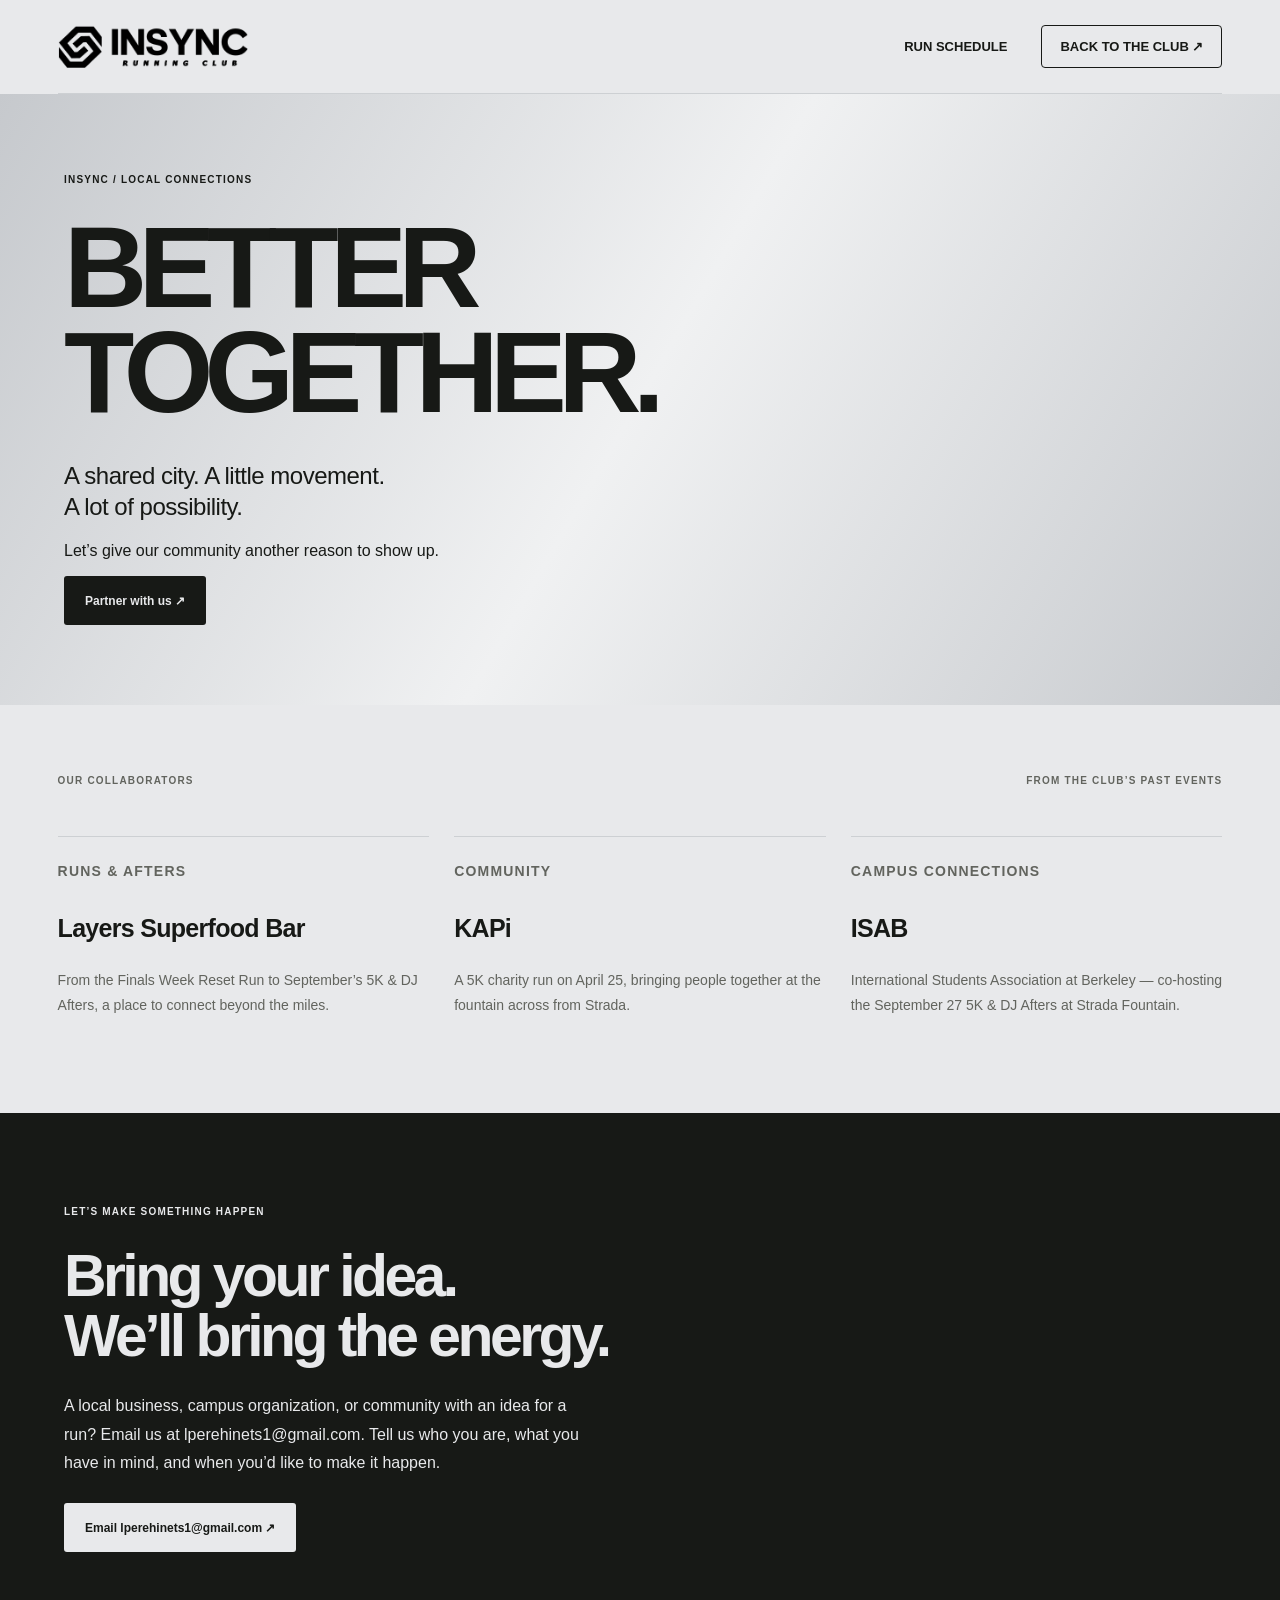
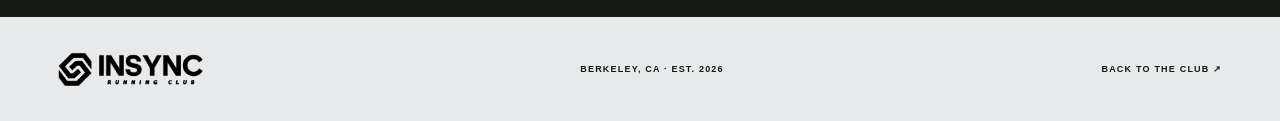
==== commit 7ffaf7f6: "Feature the Sep 27 INSYNC × ISAB 5K with flyer and Partiful RSVP. Archive the Sep 18 run and keep ro" ====
--- a/partners.html
+++ b/partners.html
@@ -4,7 +4,7 @@
 <meta charset="utf-8"><meta name="viewport" content="width=device-width, initial-scale=1">
 <title>Partner with INSYNC Running Club</title>
 <meta name="description" content="Find your stride. Find your people. INSYNC is a Berkeley running club for every pace. Explore upcoming runs and join the community.">
-<meta name="theme-color" content="#f4f3ee"><meta property="og:title" content="INSYNC Running Club"><meta property="og:description" content="Run into someone new. A Berkeley running club for every pace."><meta property="og:image" content="https://tyakut.github.io/insync-website/assets/og.png"><meta property="og:type" content="website">
-<link rel="icon" href="assets/favicon-32.png"><link rel="apple-touch-icon" href="assets/apple-touch-icon.png"><link rel="stylesheet" href="styles.css?v=20260918-hero2">
+<meta name="theme-color" content="#f4f3ee"><meta property="og:title" content="INSYNC Running Club"><meta property="og:description" content="Run into someone new. A Berkeley running club for every pace."><meta property="og:image" content="https://insyncrunning.com/assets/og.png"><meta property="og:type" content="website">
+<link rel="icon" href="assets/favicon-32.png"><link rel="apple-touch-icon" href="assets/apple-touch-icon.png"><link rel="stylesheet" href="styles.css?v=20260927-isab">
 </head>
-<body><a class="skip" href="#main">Skip to content</a><header class="header"><a class="brand" href="index.html" aria-label="INSYNC home"><img src="assets/logo-horizontal.png" alt="INSYNC Running Club" width="240" height="64"></a><nav aria-label="Main navigation"><a href="index.html#events">RUN SCHEDULE</a><a class="nav-join" href="index.html">BACK TO THE CLUB ↗</a></nav></header><main id="main"><section class="partner-hero"><p class="eyebrow">INSYNC / LOCAL CONNECTIONS</p><h1>BETTER<br>TOGETHER.</h1><p class="lead">A shared city. A little movement.<br>A lot of possibility.</p><p>Let’s give our community another reason to show up.</p><a class="button dark" href="mailto:lperehinets1@gmail.com">Partner with us ↗</a></section><section class="section"><div class="section-label"><span>OUR COLLABORATORS</span><span>FROM THE CLUB’S PAST EVENTS</span></div><div class="partner-list"><article><p class="eyebrow">RUNS & AFTERS</p><h3>Layers Superfood Bar</h3><p>From the Finals Week Reset Run to September’s 5K & DJ Afters, a place to connect beyond the miles.</p></article><article><p class="eyebrow">COMMUNITY</p><h3>KAPi</h3><p>A 5K charity run on April 25, bringing people together at the fountain across from Strada.</p></article><article><p class="eyebrow">CAMPUS CONNECTIONS</p><h3>ISAB</h3><p>International Students Association at Berkeley, featured alongside INSYNC and Layers for 5K & DJ Afters.</p></article></div></section><section class="partner-contact" id="partner-contact"><p class="eyebrow">LET’S MAKE SOMETHING HAPPEN</p><h2>Bring your idea.<br>We’ll bring the energy.</h2><p>A local business, campus organization, or community with an idea for a run? Email us at lperehinets1@gmail.com. Tell us who you are, what you have in mind, and when you’d like to make it happen.</p><a class="button light" href="mailto:lperehinets1@gmail.com">Email lperehinets1@gmail.com ↗</a></section></main><footer><a href="index.html"><img src="assets/logo-horizontal.png" alt="INSYNC Running Club" width="170" height="46"></a><span>BERKELEY, CA · EST. 2026</span><a href="index.html">BACK TO THE CLUB ↗</a></footer></body></html>+<body><a class="skip" href="#main">Skip to content</a><header class="header"><a class="brand" href="index.html" aria-label="INSYNC home"><img src="assets/logo-horizontal.png" alt="INSYNC Running Club" width="240" height="64"></a><nav aria-label="Main navigation"><a href="index.html#events">RUN SCHEDULE</a><a class="nav-join" href="index.html">BACK TO THE CLUB ↗</a></nav></header><main id="main"><section class="partner-hero"><p class="eyebrow">INSYNC / LOCAL CONNECTIONS</p><h1>BETTER<br>TOGETHER.</h1><p class="lead">A shared city. A little movement.<br>A lot of possibility.</p><p>Let’s give our community another reason to show up.</p><a class="button dark" href="mailto:lperehinets1@gmail.com">Partner with us ↗</a></section><section class="section"><div class="section-label"><span>OUR COLLABORATORS</span><span>FROM THE CLUB’S PAST EVENTS</span></div><div class="partner-list"><article><p class="eyebrow">RUNS & AFTERS</p><h3>Layers Superfood Bar</h3><p>From the Finals Week Reset Run to September’s 5K & DJ Afters, a place to connect beyond the miles.</p></article><article><p class="eyebrow">COMMUNITY</p><h3>KAPi</h3><p>A 5K charity run on April 25, bringing people together at the fountain across from Strada.</p></article><article><p class="eyebrow">CAMPUS CONNECTIONS</p><h3>ISAB</h3><p>International Students Association at Berkeley — co-hosting the September 27 5K & DJ Afters at Strada Fountain.</p></article></div></section><section class="partner-contact" id="partner-contact"><p class="eyebrow">LET’S MAKE SOMETHING HAPPEN</p><h2>Bring your idea.<br>We’ll bring the energy.</h2><p>A local business, campus organization, or community with an idea for a run? Email us at lperehinets1@gmail.com. Tell us who you are, what you have in mind, and when you’d like to make it happen.</p><a class="button light" href="mailto:lperehinets1@gmail.com">Email lperehinets1@gmail.com ↗</a></section></main><footer><a href="index.html"><img src="assets/logo-horizontal.png" alt="INSYNC Running Club" width="170" height="46"></a><span>BERKELEY, CA · EST. 2026</span><a href="index.html">BACK TO THE CLUB ↗</a></footer></body></html>
--- a/styles.css
+++ b/styles.css
@@ -1,4 +1,4 @@
-:root{--paper:#e8e9eb;--ink:#171916;--muted:#62645e;--line:#cdd0d3;--accent:#d8dadd;--ease:cubic-bezier(.22,1,.36,1)}*{box-sizing:border-box}html{scroll-behavior:smooth;scroll-padding-top:100px}body{margin:0;background:var(--paper);color:var(--ink);font-family:Arial,Helvetica,sans-serif;-webkit-font-smoothing:antialiased}a{color:inherit;text-decoration:none}button{font:inherit;color:inherit;cursor:pointer}img{display:block;max-width:100%;height:auto}button,a,summary{-webkit-tap-highlight-color:transparent}a:focus-visible,button:focus-visible,summary:focus-visible,[tabindex]:focus-visible{outline:2px solid var(--ink);outline-offset:6px}::selection{background:var(--ink);color:var(--paper)}[hidden]{display:none!important}.skip{position:fixed;top:-80px;left:20px;z-index:100;background:var(--ink);color:white;padding:16px}.skip:focus{top:12px}.header{height:94px;margin:0 4.5%;display:flex;justify-content:space-between;align-items:center;border-bottom:1px solid var(--line)}.brand{width:190px}.brand img,footer img{mix-blend-mode:multiply}.header nav{display:flex;align-items:center;gap:34px;font-size:13px;font-weight:600}.header nav a{padding:12px 0}.header nav .nav-join{border:1px solid var(--ink);padding:13px 18px;border-radius:4px}.nav-join span{margin-left:25px}.hero{padding:48px 4.5% 0;display:grid;grid-template-columns:1.18fr 1fr;gap:35px}.eyebrow,.section-label,.panel-top,.panel-bottom,.hero-caption,.ticker,.poster-top,.poster-bottom,footer,.calendar-link{font-size:10px;font-weight:700;letter-spacing:1.2px}.eyebrow{display:flex;align-items:center;gap:9px;margin:0 0 30px}.dot{width:6px;height:6px;background:currentColor;border-radius:50%;display:inline-block}h1{font-size:clamp(70px,8.25vw,140px);letter-spacing:-.075em;line-height:.91;margin:0;font-weight:900}h1 .outline{-webkit-text-stroke:1.5px var(--ink);color:transparent}.title-arrow{display:inline-block;font-size:.8em;margin-left:.28em;font-weight:400}.hero-bottom{display:flex;flex-wrap:wrap;align-items:center;gap:20px;justify-content:space-between;margin-top:34px}.hero-bottom p,.join-bottom p{font-size:14px;line-height:1.65;margin:0}.button{min-height:49px;padding:17px 21px;display:inline-flex;align-items:center;justify-content:space-between;gap:32px;font-size:12px;font-weight:700;border-radius:3px;transition:transform .25s var(--ease),background .25s}.button:hover{transform:translateY(-3px)}.button.dark{background:var(--ink);color:var(--paper)}.button.dark:hover{background:#373b32}.button.light{background:var(--paper);color:var(--ink)}.run-panel{background:linear-gradient(125deg,#b4b7bc 0%,#eceef0 32%,#c8cbd0 57%,#f0f1f2 78%,#b9bcc1 100%);min-height:490px;position:relative;overflow:hidden;border-radius:3px;display:flex;flex-direction:column;justify-content:space-between}.panel-top,.panel-bottom{display:flex;justify-content:space-between;align-items:center;padding:25px;z-index:2;gap:12px;line-height:1.6}.panel-coordinate{text-align:right}.track{position:absolute;inset:0;overflow:hidden}.track i{position:absolute;width:145%;height:48%;border:1px solid #9fa4ab;transform:rotate(-28deg);border-radius:50%;left:-20%;top:58%}.track i:nth-child(2){width:170%;height:64%;left:-32%;top:50%}.track i:nth-child(3){width:195%;height:80%;left:-44%;top:42%}.track i:nth-child(4){width:220%;height:96%;left:-56%;top:34%}.hero-caption{grid-column:1/-1;display:flex;justify-content:space-between;padding:1px 0 30px;color:var(--muted)}.hero-caption a span{margin-left:30px}.ticker{background:var(--ink);color:var(--paper);display:flex;justify-content:space-around;align-items:center;gap:24px;padding:21px 4.5%;font-size:11px}.ticker b{font-size:24px;font-weight:400}.section{padding:70px 4.5% 80px}.section-label{display:flex;justify-content:space-between;color:var(--muted);margin-bottom:50px}.club-intro{display:grid;grid-template-columns:1.2fr 1fr;gap:80px}h2{font-size:clamp(38px,4.6vw,72px);letter-spacing:-.06em;line-height:1.03;margin:0;font-weight:700}.club-intro>div{max-width:440px}.lead{font-size:24px;line-height:1.3;letter-spacing:-.5px;margin:0 0 20px}.club-intro p:not(.lead),.values p,.questions p{font-size:14px;line-height:1.8;color:var(--muted)}.text-link{display:inline-flex;gap:30px;font-size:12px;font-weight:700;border-bottom:1px solid currentColor;padding:8px 0;transition:gap .25s}.text-link:hover{gap:38px}.values{display:grid;grid-template-columns:repeat(3,1fr);gap:38px;margin-top:65px}.values article{border-top:1px solid var(--line);padding-top:20px}.values article>span{font-size:10px;color:var(--muted)}.values h3{font-size:20px;letter-spacing:-.6px;margin:28px 0 12px}.values p{max-width:310px;margin:0}.events{background:#dfe1e4}.events-heading{display:flex;justify-content:space-between;align-items:end;gap:30px;margin-bottom:35px}.tabs{display:flex;border-bottom:1px solid #c3c5ba;gap:25px}.tabs button{background:none;border:0;border-bottom:2px solid transparent;padding:15px 0;font-size:12px;color:var(--muted)}.tabs button[aria-selected=true]{border-color:var(--ink);color:var(--ink);font-weight:bold}.tabs span{font-size:9px;margin-left:9px}.event-card{display:grid;grid-template-columns:1fr 1.05fr;background:var(--paper);border:1px solid var(--line);border-radius:3px;overflow:hidden}.event-poster{background:var(--ink);color:var(--paper);padding:30px;display:flex;flex-direction:column;justify-content:space-between;min-height:495px}.poster-top{display:flex;justify-content:space-between;align-items:center;line-height:1.5}.poster-top img{filter:invert(1);mix-blend-mode:screen}.poster-title{font-size:clamp(48px,6.2vw,100px);font-weight:900;font-style:italic;line-height:.94;letter-spacing:-.065em;margin:55px 0}.poster-title span{color:var(--accent)}.poster-bottom{display:flex;justify-content:space-between;font-size:9px;gap:20px}.event-info{padding:38px 40px}.event-info .eyebrow{font-size:9px;margin-bottom:22px}.event-info h3{font-size:38px;letter-spacing:-1.8px;margin:0 0 15px}.event-description{color:var(--muted);font-size:14px;line-height:1.7}.event-info dl{margin:26px 0}.event-info dl>div{display:grid;grid-template-columns:80px 1fr;padding:12px 0;border-top:1px solid var(--line);gap:10px}.event-info dt{font-size:9px;letter-spacing:1px;padding-top:3px;color:var(--muted)}.event-info dd{margin:0;font-size:13px;line-height:1.6}.event-info dd span{color:var(--muted)}.event-actions{display:flex;align-items:center;gap:25px;flex-wrap:wrap}.calendar-link{display:inline-block;font-size:10px;margin-top:20px;letter-spacing:0;font-weight:400;padding:5px 0}.empty-state{padding:65px 25px;text-align:center;border:1px solid var(--line);background:var(--paper)}.empty-state h3{font-size:28px;letter-spacing:-1px}.empty-state p{font-size:14px;line-height:1.7;max-width:440px;margin:15px auto;color:var(--muted)}.archive-symbol{font-size:50px}.faq-grid{display:grid;grid-template-columns:1fr 1.1fr;gap:70px}details{border-top:1px solid var(--line)}details:last-child{border-bottom:1px solid var(--line)}summary{list-style:none;cursor:pointer;padding:23px 0;font-size:15px;display:flex;justify-content:space-between;gap:20px}summary::-webkit-details-marker{display:none}summary span{transition:transform .25s}details[open] summary span{transform:rotate(45deg)}.questions p{margin:0;padding:0 30px 24px 0}.questions p a{text-decoration:underline}.join{background:var(--ink);color:var(--paper);padding-top:55px;padding-bottom:55px}.join h2{font-size:clamp(70px,12.7vw,195px);line-height:.87;letter-spacing:-.07em;font-weight:900}.join h2>.outline{-webkit-text-stroke:1px var(--paper);color:transparent}.join h2>span:last-child{font-weight:400;font-size:.8em;margin-left:.3em}.join-bottom{display:flex;justify-content:space-between;align-items:end;margin-top:40px;gap:30px}.join a:focus-visible{outline-color:var(--paper)}footer{padding:35px 4.5%;display:flex;align-items:center;justify-content:space-between;gap:25px;font-size:9px}footer img{width:145px}a:hover{opacity:.85}.button:hover,.brand:hover{opacity:1}@media(min-width:1600px){.hero,.section,.header,footer{padding-left:max(4.5%,calc((100% - 1500px)/2));padding-right:max(4.5%,calc((100% - 1500px)/2))}.header{margin:0}.run-panel{min-height:570px}}@media(max-width:1000px){.hero{gap:25px;grid-template-columns:1.05fr 1fr}.hero-bottom{display:block}.hero-bottom .button{margin-top:18px}.run-panel{min-height:460px}.panel-top,.panel-bottom{padding:18px;font-size:8px}.events-heading{display:block}.tabs{width:max-content;margin-top:20px}.event-info{padding:30px 25px}.club-intro{gap:40px}.values{gap:22px}.values h3{font-size:18px}.poster-title{font-size:6.2vw}}@media(max-width:650px){html{scroll-padding-top:20px}.header{height:77px}.brand{width:140px}.header nav{gap:16px;font-size:11px}.header nav>a:first-child{display:none}.header nav .nav-join{padding:11px}.nav-join span{margin-left:8px}.hero{padding-top:32px;grid-template-columns:1fr;gap:27px}h1{font-size:clamp(48px,16.8vw,108px)}.eyebrow{font-size:9px;margin-bottom:24px}.hero-bottom{display:flex;margin-top:25px;gap:15px}.hero-bottom p{font-size:12px}.hero-bottom .button{margin-top:0;font-size:11px;gap:20px;padding:15px}.run-panel{min-height:390px}.panel-top,.panel-bottom{font-size:9px}.hero-caption{font-size:8px;gap:15px;padding-bottom:0}.ticker{margin-top:27px;gap:12px;font-size:8px;padding:15px 4.5%}.ticker span:last-of-type,.ticker b:last-child{display:none}.ticker b{font-size:20px}.section{padding:45px 5% 50px}.section-label{margin-bottom:30px;font-size:8px;gap:25px;line-height:1.7}.section-label span:last-child{text-align:right;max-width:135px}.club-intro,.faq-grid{grid-template-columns:1fr;gap:28px}h2{font-size:46px}.lead{font-size:22px}.values{grid-template-columns:1fr;margin-top:35px;gap:25px}.values article{display:grid;grid-template-columns:25px 1fr;gap:0 10px}.values article>span{padding-top:5px}.values h3{margin:0 0 10px;font-size:20px}.values p{grid-column:2;max-width:none}.event-card{grid-template-columns:1fr}.event-poster{min-height:335px;padding:25px}.poster-title{font-size:70px;margin:38px 0}.event-info{padding:30px 24px}.event-info h3{font-size:34px}.event-actions{gap:18px}.event-actions .text-link{font-size:11px}.events-heading h2{font-size:42px}.tabs{width:100%;justify-content:space-between}.join h2{font-size:18vw}.join-bottom{align-items:start;flex-direction:column;gap:25px}.join h2>span:last-child{margin-left:.13em}footer{flex-wrap:wrap;padding:25px 5%;font-size:8px}footer img{width:125px}footer>a:last-child{margin-left:auto}}@media(prefers-reduced-motion:reduce){html{scroll-behavior:auto}*,*::before,*::after{animation:none!important;transition:none!important}}
+:root{--paper:#e8e9eb;--ink:#171916;--muted:#62645e;--line:#cdd0d3;--accent:#d8dadd;--ease:cubic-bezier(.22,1,.36,1)}*{box-sizing:border-box}html{scroll-behavior:smooth;scroll-padding-top:100px}body{margin:0;background:var(--paper);color:var(--ink);font-family:Arial,Helvetica,sans-serif;-webkit-font-smoothing:antialiased}a{color:inherit;text-decoration:none}button{font:inherit;color:inherit;cursor:pointer}img{display:block;max-width:100%;height:auto}button,a,summary{-webkit-tap-highlight-color:transparent}a:focus-visible,button:focus-visible,summary:focus-visible,[tabindex]:focus-visible{outline:2px solid var(--ink);outline-offset:6px}::selection{background:var(--ink);color:var(--paper)}[hidden]{display:none!important}.skip{position:fixed;top:-80px;left:20px;z-index:100;background:var(--ink);color:white;padding:16px}.skip:focus{top:12px}.header{height:94px;margin:0 4.5%;display:flex;justify-content:space-between;align-items:center;border-bottom:1px solid var(--line)}.brand{width:190px}.brand img,footer img{mix-blend-mode:multiply}.header nav{display:flex;align-items:center;gap:34px;font-size:13px;font-weight:600}.header nav a{padding:12px 0}.header nav .nav-join{border:1px solid var(--ink);padding:13px 18px;border-radius:4px}.nav-join span{margin-left:25px}.hero{padding:48px 4.5% 0;display:grid;grid-template-columns:1.18fr 1fr;gap:35px}.eyebrow,.section-label,.panel-top,.panel-bottom,.hero-caption,.ticker,.poster-top,.poster-bottom,footer,.calendar-link{font-size:10px;font-weight:700;letter-spacing:1.2px}.eyebrow{display:flex;align-items:center;gap:9px;margin:0 0 30px}.dot{width:6px;height:6px;background:currentColor;border-radius:50%;display:inline-block}h1{font-size:clamp(70px,8.25vw,140px);letter-spacing:-.075em;line-height:.91;margin:0;font-weight:900}h1 .outline{-webkit-text-stroke:1.5px var(--ink);color:transparent}.title-arrow{display:inline-block;font-size:.8em;margin-left:.28em;font-weight:400}.hero-bottom{display:flex;flex-wrap:wrap;align-items:center;gap:20px;justify-content:space-between;margin-top:34px}.hero-bottom p,.join-bottom p{font-size:14px;line-height:1.65;margin:0}.button{min-height:49px;padding:17px 21px;display:inline-flex;align-items:center;justify-content:space-between;gap:32px;font-size:12px;font-weight:700;border-radius:3px;transition:transform .25s var(--ease),background .25s}.button:hover{transform:translateY(-3px)}.button.dark{background:var(--ink);color:var(--paper)}.button.dark:hover{background:#373b32}.button.light{background:var(--paper);color:var(--ink)}.run-panel{background:linear-gradient(125deg,#b4b7bc 0%,#eceef0 32%,#c8cbd0 57%,#f0f1f2 78%,#b9bcc1 100%);min-height:490px;position:relative;overflow:hidden;border-radius:3px;display:flex;flex-direction:column;justify-content:space-between}.panel-top,.panel-bottom{display:flex;justify-content:space-between;align-items:center;padding:25px;z-index:2;gap:12px;line-height:1.6}.panel-coordinate{text-align:right}.track{position:absolute;inset:0;overflow:hidden}.track i{position:absolute;width:145%;height:48%;border:1px solid #9fa4ab;transform:rotate(-28deg);border-radius:50%;left:-20%;top:58%}.track i:nth-child(2){width:170%;height:64%;left:-32%;top:50%}.track i:nth-child(3){width:195%;height:80%;left:-44%;top:42%}.track i:nth-child(4){width:220%;height:96%;left:-56%;top:34%}.hero-caption{grid-column:1/-1;display:flex;justify-content:space-between;padding:1px 0 30px;color:var(--muted)}.hero-caption a span{margin-left:30px}.ticker{background:var(--ink);color:var(--paper);display:flex;justify-content:space-around;align-items:center;gap:24px;padding:21px 4.5%;font-size:11px}.ticker b{font-size:24px;font-weight:400}.section{padding:70px 4.5% 80px}.section-label{display:flex;justify-content:space-between;color:var(--muted);margin-bottom:50px}.club-intro{display:grid;grid-template-columns:1.2fr 1fr;gap:80px}h2{font-size:clamp(38px,4.6vw,72px);letter-spacing:-.06em;line-height:1.03;margin:0;font-weight:700}.club-intro>div{max-width:440px}.lead{font-size:24px;line-height:1.3;letter-spacing:-.5px;margin:0 0 20px}.club-intro p:not(.lead),.values p,.questions p{font-size:14px;line-height:1.8;color:var(--muted)}.text-link{display:inline-flex;gap:30px;font-size:12px;font-weight:700;border-bottom:1px solid currentColor;padding:8px 0;transition:gap .25s}.text-link:hover{gap:38px}.values{display:grid;grid-template-columns:repeat(3,1fr);gap:38px;margin-top:65px}.values article{border-top:1px solid var(--line);padding-top:20px}.values article>span{font-size:10px;color:var(--muted)}.values h3{font-size:20px;letter-spacing:-.6px;margin:28px 0 12px}.values p{max-width:310px;margin:0}.events{background:#dfe1e4}.events-heading{display:flex;justify-content:space-between;align-items:end;gap:30px;margin-bottom:35px}.tabs{display:flex;border-bottom:1px solid #c3c5ba;gap:25px}.tabs button{background:none;border:0;border-bottom:2px solid transparent;padding:15px 0;font-size:12px;color:var(--muted)}.tabs button[aria-selected=true]{border-color:var(--ink);color:var(--ink);font-weight:bold}.tabs span{font-size:9px;margin-left:9px}.event-card{display:grid;grid-template-columns:1fr 1.05fr;background:var(--paper);border:1px solid var(--line);border-radius:3px;overflow:hidden}.event-poster{background:var(--ink);color:var(--paper);padding:30px;display:flex;flex-direction:column;justify-content:space-between;min-height:495px}.event-poster--image{padding:0;min-height:0;background:#111}.event-poster--image img{width:100%;height:100%;object-fit:cover;aspect-ratio:819/1024}.poster-top{display:flex;justify-content:space-between;align-items:center;line-height:1.5}.poster-top img{filter:invert(1);mix-blend-mode:screen}.poster-title{font-size:clamp(48px,6.2vw,100px);font-weight:900;font-style:italic;line-height:.94;letter-spacing:-.065em;margin:55px 0}.poster-title span{color:var(--accent)}.poster-bottom{display:flex;justify-content:space-between;font-size:9px;gap:20px}.event-info{padding:38px 40px}.event-info .eyebrow{font-size:9px;margin-bottom:22px}.event-info h3{font-size:38px;letter-spacing:-1.8px;margin:0 0 15px}.event-description{color:var(--muted);font-size:14px;line-height:1.7}.event-info dl{margin:26px 0}.event-info dl>div{display:grid;grid-template-columns:80px 1fr;padding:12px 0;border-top:1px solid var(--line);gap:10px}.event-info dt{font-size:9px;letter-spacing:1px;padding-top:3px;color:var(--muted)}.event-info dd{margin:0;font-size:13px;line-height:1.6}.event-info dd span{color:var(--muted)}.event-actions{display:flex;align-items:center;gap:25px;flex-wrap:wrap}.calendar-link{display:inline-block;font-size:10px;margin-top:20px;letter-spacing:0;font-weight:400;padding:5px 0}.empty-state{padding:65px 25px;text-align:center;border:1px solid var(--line);background:var(--paper)}.empty-state h3{font-size:28px;letter-spacing:-1px}.empty-state p{font-size:14px;line-height:1.7;max-width:440px;margin:15px auto;color:var(--muted)}.archive-symbol{font-size:50px}.faq-grid{display:grid;grid-template-columns:1fr 1.1fr;gap:70px}details{border-top:1px solid var(--line)}details:last-child{border-bottom:1px solid var(--line)}summary{list-style:none;cursor:pointer;padding:23px 0;font-size:15px;display:flex;justify-content:space-between;gap:20px}summary::-webkit-details-marker{display:none}summary span{transition:transform .25s}details[open] summary span{transform:rotate(45deg)}.questions p{margin:0;padding:0 30px 24px 0}.questions p a{text-decoration:underline}.join{background:var(--ink);color:var(--paper);padding-top:55px;padding-bottom:55px}.join h2{font-size:clamp(70px,12.7vw,195px);line-height:.87;letter-spacing:-.07em;font-weight:900}.join h2>.outline{-webkit-text-stroke:1px var(--paper);color:transparent}.join h2>span:last-child{font-weight:400;font-size:.8em;margin-left:.3em}.join-bottom{display:flex;justify-content:space-between;align-items:end;margin-top:40px;gap:30px}.join a:focus-visible{outline-color:var(--paper)}footer{padding:35px 4.5%;display:flex;align-items:center;justify-content:space-between;gap:25px;font-size:9px}footer img{width:145px}a:hover{opacity:.85}.button:hover,.brand:hover{opacity:1}@media(min-width:1600px){.hero,.section,.header,footer{padding-left:max(4.5%,calc((100% - 1500px)/2));padding-right:max(4.5%,calc((100% - 1500px)/2))}.header{margin:0}.run-panel{min-height:570px}}@media(max-width:1000px){.hero{gap:25px;grid-template-columns:1.05fr 1fr}.hero-bottom{display:block}.hero-bottom .button{margin-top:18px}.run-panel{min-height:460px}.panel-top,.panel-bottom{padding:18px;font-size:8px}.events-heading{display:block}.tabs{width:max-content;margin-top:20px}.event-info{padding:30px 25px}.club-intro{gap:40px}.values{gap:22px}.values h3{font-size:18px}.poster-title{font-size:6.2vw}}@media(max-width:650px){html{scroll-padding-top:20px}.header{height:77px}.brand{width:140px}.header nav{gap:16px;font-size:11px}.header nav>a:first-child{display:none}.header nav .nav-join{padding:11px}.nav-join span{margin-left:8px}.hero{padding-top:32px;grid-template-columns:1fr;gap:27px}h1{font-size:clamp(48px,16.8vw,108px)}.eyebrow{font-size:9px;margin-bottom:24px}.hero-bottom{display:flex;margin-top:25px;gap:15px}.hero-bottom p{font-size:12px}.hero-bottom .button{margin-top:0;font-size:11px;gap:20px;padding:15px}.run-panel{min-height:390px}.panel-top,.panel-bottom{font-size:9px}.hero-caption{font-size:8px;gap:15px;padding-bottom:0}.ticker{margin-top:27px;gap:12px;font-size:8px;padding:15px 4.5%}.ticker span:last-of-type,.ticker b:last-child{display:none}.ticker b{font-size:20px}.section{padding:45px 5% 50px}.section-label{margin-bottom:30px;font-size:8px;gap:25px;line-height:1.7}.section-label span:last-child{text-align:right;max-width:135px}.club-intro,.faq-grid{grid-template-columns:1fr;gap:28px}h2{font-size:46px}.lead{font-size:22px}.values{grid-template-columns:1fr;margin-top:35px;gap:25px}.values article{display:grid;grid-template-columns:25px 1fr;gap:0 10px}.values article>span{padding-top:5px}.values h3{margin:0 0 10px;font-size:20px}.values p{grid-column:2;max-width:none}.event-card{grid-template-columns:1fr}.event-poster{min-height:335px;padding:25px}.event-poster--image{min-height:0;padding:0}.poster-title{font-size:70px;margin:38px 0}.event-info{padding:30px 24px}.event-info h3{font-size:34px}.event-actions{gap:18px}.event-actions .text-link{font-size:11px}.events-heading h2{font-size:42px}.tabs{width:100%;justify-content:space-between}.join h2{font-size:18vw}.join-bottom{align-items:start;flex-direction:column;gap:25px}.join h2>span:last-child{margin-left:.13em}footer{flex-wrap:wrap;padding:25px 5%;font-size:8px}footer img{width:125px}footer>a:last-child{margin-left:auto}}@media(prefers-reduced-motion:reduce){html{scroll-behavior:auto}*,*::before,*::after{animation:none!important;transition:none!important}}
 .menu-button{background:transparent;border:0;padding:12px 0;font-size:12px;font-weight:600}.menu-button span{margin-left:10px}.site-menu{position:absolute;z-index:20;right:4.5%;top:82px;width:min(440px,91%);background:var(--ink);color:var(--paper);padding:18px 30px;box-shadow:0 20px 50px #0002}.site-menu a{display:flex;justify-content:space-between;padding:20px 0;border-bottom:1px solid #41433f;font-size:20px;letter-spacing:-.5px}.site-menu a:last-child{border:0}.site-menu a span{font-size:10px;color:#bbb}.site-menu a:focus-visible{outline-color:white}.archive-grid{display:grid;grid-template-columns:1fr 1fr;gap:20px}.archive-card{background:var(--paper);padding:32px;border:1px solid var(--line)}.archive-card h3{font-size:30px;letter-spacing:-1px;margin:0 0 20px}.archive-card>p:not(.eyebrow){font-size:13px;line-height:1.8;color:var(--muted)}#past>.event-card{margin-top:24px}.route-grid{display:grid;grid-template-columns:1fr 1fr;gap:80px;align-items:center}.route-grid .lead{margin-top:28px}.route-grid p:not(.lead){font-size:14px;color:var(--muted);line-height:1.8;max-width:430px}.route-panel{position:relative;padding:32px;background:repeating-radial-gradient(ellipse at 100% 0,transparent 0 35px,#c7cace 36px 37px),#e6e7e8;border:1px solid #c7cace}.route-distance{font-size:120px;font-weight:900;letter-spacing:-10px;line-height:1}.route-distance span{font-size:28px;letter-spacing:-1px;margin-left:10px}.route-panel h3{font-size:24px;letter-spacing:-.7px;margin-bottom:5px}.route-panel small{display:block;margin-top:20px;font-size:10px;color:var(--muted)}.partner-strip{padding:55px 5%;border-top:1px solid var(--line)}.partner-strip>p{font-size:10px;letter-spacing:1px}.partner-strip h2{font-size:40px;margin:25px 0}.partner-hero{padding:80px 5%;background:linear-gradient(120deg,#c6c9cd,#f0f1f2,#c6c9cd)}.partner-hero h1{font-size:clamp(60px,9vw,130px);max-width:1000px}.partner-hero .lead{margin-top:35px;max-width:530px}.partner-list{display:grid;grid-template-columns:repeat(3,1fr);gap:25px}.partner-list article{border-top:1px solid var(--line);padding-top:22px}.partner-list h3{font-size:25px;letter-spacing:-.7px}.partner-list p{line-height:1.8;font-size:14px;color:var(--muted)}.partner-contact{background:var(--ink);color:var(--paper);padding:65px 5%}.partner-contact p{line-height:1.8;max-width:530px;margin:25px 0}.partner-contact a:focus-visible{outline-color:white}@media(max-width:650px){.header nav{gap:12px}.header nav>a[href="#events"]{display:none}.menu-button{font-size:11px}.site-menu{top:70px}.archive-grid,.route-grid,.partner-list{grid-template-columns:1fr}.archive-card{padding:25px}.archive-card h3{font-size:26px}.route-grid{gap:30px}.route-panel{padding:25px}.partner-hero{padding:55px 5%}.partner-hero h1{font-size:15vw}.partner-hero .lead{font-size:20px}}
 
 .hero-emblem{position:absolute;inset:18% 12%;display:flex;flex-direction:column;align-items:center;justify-content:center;gap:28px}.hero-emblem img{width:clamp(150px,19vw,260px);mix-blend-mode:multiply}.hero-emblem span{font-size:11px;font-weight:700;letter-spacing:3px}@media(max-width:650px){.hero-emblem img{width:180px}.hero-emblem span{font-size:9px}}
